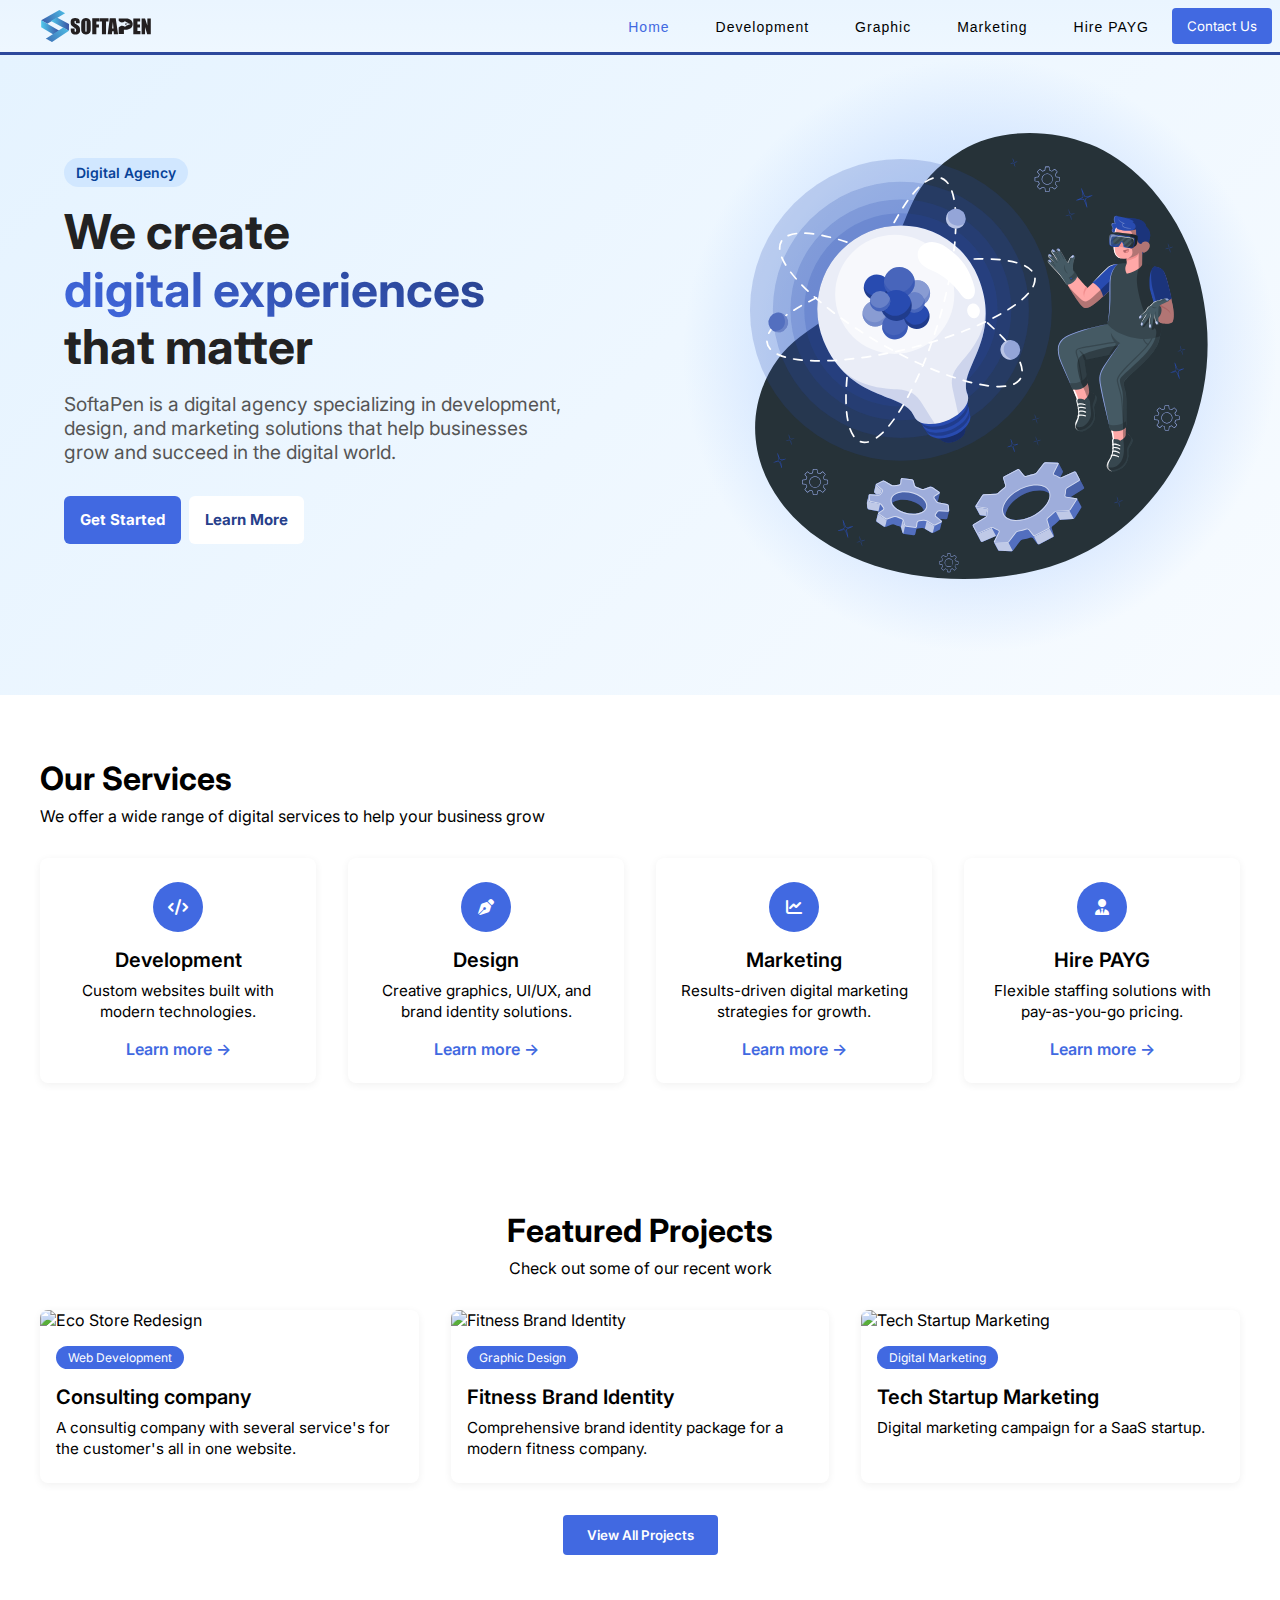
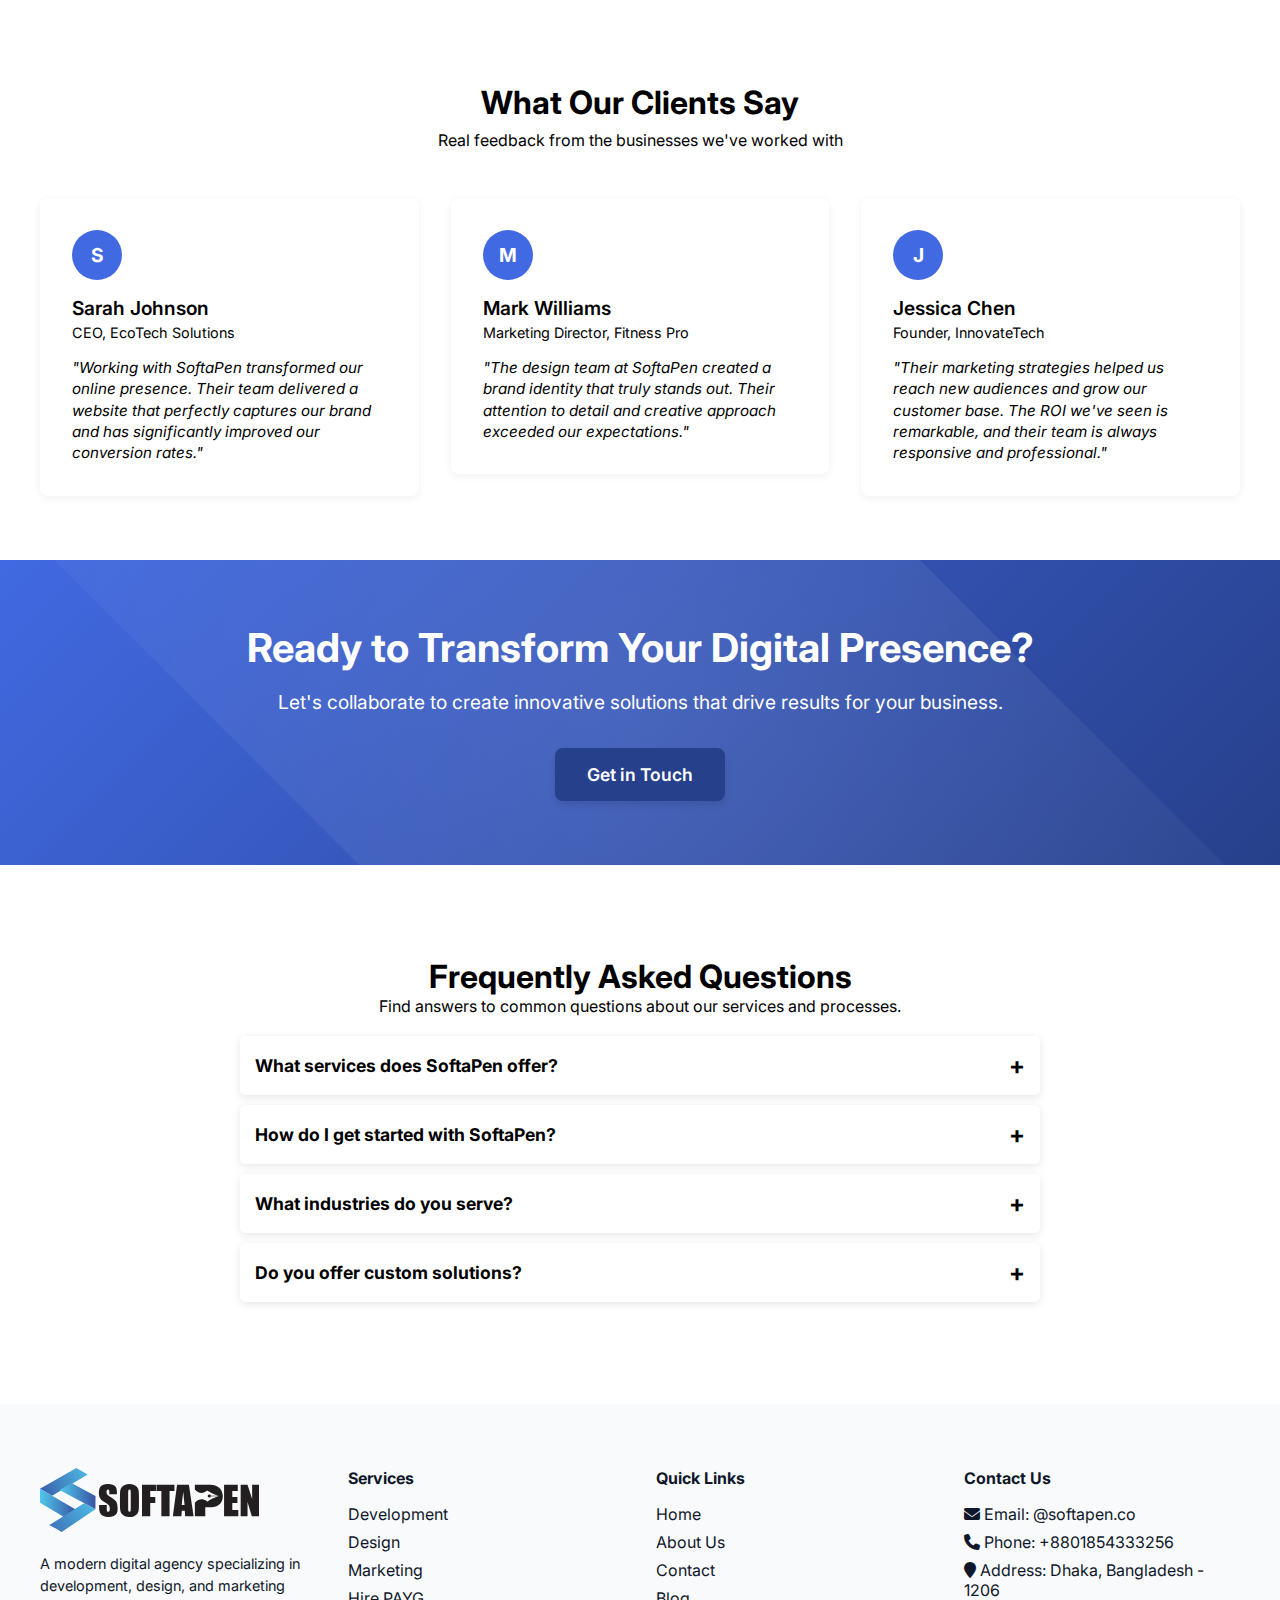
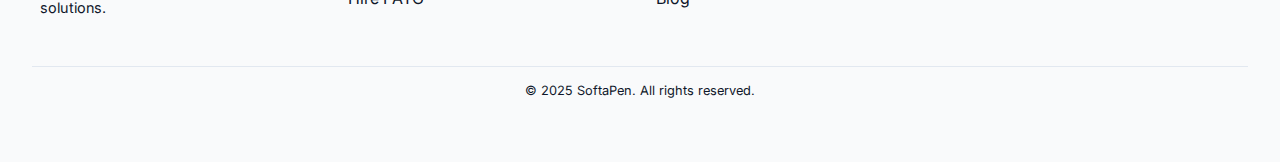
==== index.html @ 6c14a610 "in" ====
<!doctype html>
<!-- Created By icwamhin -->
<html lang="en" dir="ltr">
  <head>
    <!-- meta ports -->
    <meta charset="utf-8" />
    <meta name="viewport" content="width=device-width, initial-scale=1.0" />

    <!-- manual css -->
    <link rel="stylesheet" href="assets/css/nav.css" />
    <link rel="stylesheet" href="assets/css/root.css" />
    <link rel="stylesheet" href="assets/css/footer.css" />
    <link rel="stylesheet" href="assets/css/hero.css" />
    <!-- body section manual css -->
    <link rel="stylesheet" href="assets/css/style.css" />

    <!-- cnd css  -->
    <link
      rel="stylesheet"
      href="https://cdnjs.cloudflare.com/ajax/libs/font-awesome/6.7.2/css/all.min.css"
      integrity="sha512-Evv84Mr4kqVGRNSgIGL/F/aIDqQb7xQ2vcrdIwxfjThSH8CSR7PBEakCr51Ck+w+/U6swU2Im1vVX0SVk9ABhg=="
      crossorigin="anonymous"
      referrerpolicy="no-referrer"
    />

    <!-- title -->
    <title>SoftaPen</title>
  </head>

  <body>
    <!-- NAVIGATION BAR GOSE FROM HERE  -->
    <nav>
      <img id="logo" src="assets/images/logo/dark.svg" alt="softapen-logo" />
      <input type="checkbox" id="click" />
      <label for="click" class="menu-btn">
        <i class="fas fa-bars"></i>
      </label>
      <ul>
        <li>
          <a style="color: var(--primary-color)" href="index.html">Home</a>
        </li>
        <li><a href="development.html">Development</a></li>
        <li><a href="graphic.html">Graphic</a></li>
        <li><a href="marketing.html">Marketing</a></li>
        <li><a href="hire-payg.html">Hire PAYG</a></li>
        <a href="contact.html">
          <button class="contact">Contact Us</button>
        </a>
      </ul>
    </nav>
    <!-- MAIN SECTION GOES FORM HERE  -->

    <main id="top">
      <!-- HERO SECTION -->

      <section class="hero-section">
        <div class="hero-bg-shape"></div>
        <!-- Decorative shape -->
        <div class="container hero-content">
          <div class="hero-text">
            <div class="success-tag">Digital Agency</div>
            <h1 class="fade-in-up">
              We create
              <span class="mark-high"
                ><br />
                digital experiences
              </span>
              <br />that matter
            </h1>
            <p class="hero-subtitle fade-in-up">
              SoftaPen is a digital agency specializing in development, design,
              and marketing solutions that help businesses grow and succeed in
              the digital world.
            </p>

            <section class="hero-btn">
              <a href="contact.html">
                <button class="mark-btns">Get Started</button>
              </a>
              <a href="#services">
                <button class="mark-btns-2">Learn More</button>
              </a>
            </section>
          </div>
          <div class="hero-hero-image fade-in-up">
            <img src="assets/images/home.svg" alt="hero" />
          </div>
        </div>
      </section>

      <!-- services section ------------------->

      <section class="services" id="services">
        <div class="services-container">
          <!-- Section Heading -->
          <h2 class="services-title">Our Services</h2>
          <p class="services-subtitle">
            We offer a wide range of digital services to help your business grow
          </p>

          <!-- Services Cards -->
          <div class="services-cards">
            <!-- Service Card 1 -->
            <div class="service-card">
              <div class="service-icon">
                <!-- Replace with your own icon (SVG/PNG) -->
                <i class="fa-solid fa-code"></i>
              </div>
              <h3 class="service-card-title">Development</h3>
              <p class="service-card-desc">
                Custom websites built with modern technologies.
              </p>
              <a href="development.html" class="service-link"
                >Learn more &rarr;</a
              >
            </div>

            <!-- Service Card 2 -->
            <div class="service-card">
              <div class="service-icon">
                <!-- Replace with your own icon (SVG/PNG) -->
                <i class="fa-solid fa-pen-nib"></i>
              </div>
              <h3 class="service-card-title">Design</h3>
              <p class="service-card-desc">
                Creative graphics, UI/UX, and brand identity solutions.
              </p>
              <a href="graphic.html" class="service-link">Learn more &rarr;</a>
            </div>

            <!-- Service Card 3 -->
            <div class="service-card">
              <div class="service-icon">
                <!-- Replace with your own icon (SVG/PNG) -->
                <i id="iconsBug" class="fa-solid fa-chart-line"></i>
              </div>
              <h3 class="service-card-title">Marketing</h3>
              <p class="service-card-desc">
                Results-driven digital marketing strategies for growth.
              </p>
              <a href="marketing.html" class="service-link"
                >Learn more &rarr;</a
              >
            </div>

            <!-- Service Card 4 -->
            <div class="service-card">
              <div class="service-icon">
                <!-- Replace with your own icon (SVG/PNG) -->
                <i class="fa-solid fa-user-tie"></i>
              </div>
              <h3 class="service-card-title">Hire PAYG</h3>
              <p class="service-card-desc">
                Flexible staffing solutions with pay-as-you-go pricing.
              </p>
              <a href="hire-payg.html" class="service-link"
                >Learn more &rarr;</a
              >
            </div>
          </div>
        </div>
      </section>
      <!-- Featured__Projects -->
      <section class="featured-projects">
        <div class="projects-container">
          <!-- Section Heading -->
          <h2 class="projects-title">Featured Projects</h2>
          <p class="projects-subtitle">Check out some of our recent work</p>

          <!-- Projects Grid -->
          <div class="projects-grid">
            <!-- Project Card 1 -->
            <div class="project-card">
              <!-- Replace with your own image path -->
              <img
                src="https://images.unsplash.com/photo-1542831371-29b0f74f9713?q=80&w=2070&auto=format&fit=crop&ixlib=rb-4.0.3&ixid=M3wxMjA3fDB8MHxwaG90by1wYWdlfHx8fGVufDB8fHx8fA%3D%3D"
                alt="Eco Store Redesign"
                class="project-image"
              />
              <span class="project-badge">Web Development</span>
              <h3 class="project-card-title">Consulting company</h3>
              <p class="project-card-desc">
                A consultig company with several service's for the customer's
                all in one website.
              </p>
            </div>

            <!-- Project Card 2 -->
            <div class="project-card">
              <!-- Replace with your own image path -->
              <img
                src="https://images.unsplash.com/photo-1542831371-29b0f74f9713?q=80&w=2070&auto=format&fit=crop&ixlib=rb-4.0.3&ixid=M3wxMjA3fDB8MHxwaG90by1wYWdlfHx8fGVufDB8fHx8fA%3D%3D"
                alt="Fitness Brand Identity"
                class="project-image"
              />
              <span class="project-badge">Graphic Design</span>
              <h3 class="project-card-title">Fitness Brand Identity</h3>
              <p class="project-card-desc">
                Comprehensive brand identity package for a modern fitness
                company.
              </p>
            </div>

            <!-- Project Card 3 -->
            <div class="project-card">
              <!-- Replace with your own image path -->
              <img
                src="https://images.unsplash.com/photo-1542831371-29b0f74f9713?q=80&w=2070&auto=format&fit=crop&ixlib=rb-4.0.3&ixid=M3wxMjA3fDB8MHxwaG90by1wYWdlfHx8fGVufDB8fHx8fA%3D%3D"
                alt="Tech Startup Marketing"
                class="project-image"
              />
              <span class="project-badge">Digital Marketing</span>
              <h3 class="project-card-title">Tech Startup Marketing</h3>
              <p class="project-card-desc">
                Digital marketing campaign for a SaaS startup.
              </p>
            </div>
          </div>

          <!-- View All Projects Button -->
          <div class="projects-button-container">
            <button class="projects-button">View All Projects</button>
          </div>
        </div>
      </section>

      <!-- Testemonial's section  -->

      <section class="testimonials">
        <div class="testimonials-container">
          <!-- Section Heading -->
          <h2 class="testimonials-title">What Our Clients Say</h2>
          <p class="testimonials-subtitle">
            Real feedback from the businesses we've worked with
          </p>

          <!-- Testimonials Grid -->
          <div class="testimonials-grid">
            <!-- Testimonial 1 -->
            <div class="testimonial-card">
              <div class="testimonial-initial">S</div>
              <h3 class="testimonial-name">Sarah Johnson</h3>
              <p class="testimonial-position">CEO, EcoTech Solutions</p>
              <p class="testimonial-text">
                "Working with SoftaPen transformed our online presence. Their
                team delivered a website that perfectly captures our brand and
                has significantly improved our conversion rates."
              </p>
            </div>

            <!-- Testimonial 2 -->
            <div class="testimonial-card">
              <div class="testimonial-initial">M</div>
              <h3 class="testimonial-name">Mark Williams</h3>
              <p class="testimonial-position">
                Marketing Director, Fitness Pro
              </p>
              <p class="testimonial-text">
                "The design team at SoftaPen created a brand identity that truly
                stands out. Their attention to detail and creative approach
                exceeded our expectations."
              </p>
            </div>

            <!-- Testimonial 3 -->
            <div class="testimonial-card">
              <div class="testimonial-initial">J</div>
              <h3 class="testimonial-name">Jessica Chen</h3>
              <p class="testimonial-position">Founder, InnovateTech</p>
              <p class="testimonial-text">
                "Their marketing strategies helped us reach new audiences and
                grow our customer base. The ROI we've seen is remarkable, and
                their team is always responsive and professional."
              </p>
            </div>
          </div>
        </div>
      </section>
      <!-- CTA-Section  -->

      <section class="cta">
        <div class="cta-container">
          <h2 class="cta-title">Ready to Transform Your Digital Presence?</h2>
          <p class="cta-text">
            Let's collaborate to create innovative solutions that drive results
            for your business.
          </p>
          <a href="#contact" class="cta-button">Get in Touch</a>
        </div>
      </section>

      <!-- ========FAQ SECTION ========== -->
      <section class="faq">
        <div class="faq-container">
          <h2 class="faq-title">Frequently Asked Questions</h2>
          <p class="faq-subtitle">
            Find answers to common questions about our services and processes.
          </p>

          <div class="faq-items">
            <!-- FAQ Item 1 -->
            <div class="faq-item">
              <button class="faq-question">
                What services does SoftaPen offer?
                <span class="faq-icon">+</span>
              </button>
              <div class="faq-answer">
                <p>
                  We specialize in web development, design, marketing, and
                  staffing solutions with our Hire PAYG model.
                </p>
              </div>
            </div>

            <!-- FAQ Item 2 -->
            <div class="faq-item">
              <button class="faq-question">
                How do I get started with SoftaPen?
                <span class="faq-icon">+</span>
              </button>
              <div class="faq-answer">
                <p>
                  Simply reach out to us via our contact page, and our team will
                  guide you through the process.
                </p>
              </div>
            </div>

            <!-- FAQ Item 3 -->
            <div class="faq-item">
              <button class="faq-question">
                What industries do you serve?
                <span class="faq-icon">+</span>
              </button>
              <div class="faq-answer">
                <p>
                  We work with businesses across various industries, including
                  technology, fitness, e-commerce, and more.
                </p>
              </div>
            </div>

            <!-- FAQ Item 4 -->
            <div class="faq-item">
              <button class="faq-question">
                Do you offer custom solutions?
                <span class="faq-icon">+</span>
              </button>
              <div class="faq-answer">
                <p>
                  Yes! We tailor our services to meet the specific needs of your
                  business.
                </p>
              </div>
            </div>
          </div>
        </div>
      </section>

      <!-- Footer Section  -->

      <footer class="footer">
        <div class="footer-container">
          <!-- Column 1: About -->
          <div class="footer-column footer-about">
            <h3 class="footer-logo">
              <img src="assets/images/logo/dark.svg" />
            </h3>
            <p class="footer-description">
              A modern digital agency specializing in development, design, and
              marketing solutions.
            </p>
          </div>

          <!-- Column 2: Services -->
          <div class="footer-column footer-services">
            <h4>Services</h4>
            <ul>
              <li><a href="development.html">Development</a></li>
              <li><a href="graphic.html">Design</a></li>
              <li><a href="marketing.html">Marketing</a></li>
              <li><a href="hire-payg.html">Hire PAYG</a></li>
            </ul>
          </div>

          <!-- Column 3: Quick Links -->
          <div class="footer-column footer-links">
            <h4>Quick Links</h4>
            <ul>
              <li><a href="#Home">Home</a></li>
              <li><a href="#about">About Us</a></li>
              <li><a href="#contact">Contact</a></li>
              <li><a href="#Blog">Blog</a></li>
            </ul>
          </div>

          <!-- Column 4: Contact Us -->
          <div class="footer-column footer-contact">
            <h4>Contact Us</h4>
            <ul>
              <li>
                <i class="fa-solid fa-envelope"></i>
                Email:
                <a href="mailto:softapen.co@gmail.com">@softapen.co</a>
              </li>
              <li>
                <i class="fa-solid fa-phone"></i>
                Phone:
                <a href="tel:+8801854333256">+8801854333256</a>
              </li>
              <li>
                <i class="fa-solid fa-location-pin"></i>
                Address: Dhaka, Bangladesh - 1206
              </li>
            </ul>
          </div>
        </div>

        <!-- Footer Bottom -->
        <div class="footer-bottom">
          <p>© 2025 SoftaPen. All rights reserved.</p>
        </div>
      </footer>
    </main>

    <script src="assets/js/nav.js"></script>
    <script src="assets/js/script.js"></script>
  </body>
</html>
---- assets/css/nav.css ----
nav {
  display: flex;
  width: 100%;
  background: linear-gradient(#eaf5ff, #eef7ff);
  backdrop-filter: blur(10px);
  -webkit-backdrop-filter: blur(10px);
  flex-wrap: wrap;
  max-width: 100%;
  position: sticky;
  top: 0;
  z-index: 999;
  align-items: center;
  justify-content: space-between;
  border-bottom: 3px solid #2c489c;
}

nav ul {
  display: flex;
  flex-wrap: wrap;
  list-style: none;
  align-items: center;
  padding: 0.5rem;
}

nav ul li a {
  color: #000;
  text-decoration: none;
  font-size: 14px;
  font-weight: 500;
  padding: 8px 15px;
  border-radius: 5px;
  letter-spacing: 1px;
  transition: all 0.3s ease;
  margin: 0.5rem;
  font-family: "Space Grotesk", sans-serif;
}

nav ul li a.active,
nav ul li a:hover {
  color: var(--primary);
}

.contact {
  background-color: var(--primary-color);
  padding: 10px 15px;
  border: none;
  border-radius: 4px;
  color: #fff;
}

nav .menu-btn i {
  color: var(--primary);
  font-size: 22px;
  cursor: pointer;
  display: none;
}

input[type="checkbox"] {
  display: none;
}

@media (max-width: 1024px) {
  nav {
    padding: 0 40px 0 10px;
    max-width: 900px;
  }
  .logo > img {
    max-width: 150px;
  }
  nav > ul > li > a {
    padding: 3px 5px;
  }
}

@media (max-width: 920px) {
  nav {
    height: 3rem;
  }

  nav .menu-btn i {
    display: block;
  }

  #click:checked ~ .menu-btn i:before {
    content: "\f00d";
  }

  nav ul {
    position: fixed;
    top: 47px;
    left: -100%;
    background: #ffffff;
    height: min-content;
    width: 100%;
    text-align: center;
    display: block;
    transition: all 0.3s ease;
  }

  #click:checked ~ ul {
    left: 0;
  }

  nav ul li {
    width: 100%;
    margin: 40px 0;
  }

  nav ul li a {
    width: 100%;
    margin-left: -100%;
    display: block;
    font-size: 20px;
    transition: 0.6s cubic-bezier(0.68, -0.55, 0.265, 1.55);
  }

  #click:checked ~ ul li a {
    margin-left: 0px;
  }

  nav ul li a.active,
  nav ul li a:hover {
    background: #fff;
    color: var(--second-color);
  }
}

.content {
  position: absolute;
  top: 50%;
  left: 50%;
  transform: translate(-50%, -50%);
  text-align: center;
  z-index: -1;
  width: 100%;
  padding: 0 30px;
  color: #fff;
}

.content div {
  font-size: 40px;
  font-weight: s700;
}

#logo {
  height: 2rem;
  width: 10rem;
  margin-left: 1rem;
}
---- assets/css/root.css ----
@import url("https://fonts.googleapis.com/css2?family=Inter:ital,opsz,wght@0,14..32,100..900;1,14..32,100..900&display=swap");

:root {
  --primary-color: #4169e1; /* New primary color (RoyalBlue) */
  --primary-dark: #27408b; /* Darker variant */
  --primary-light: #7aa7f2; /* Lighter variant */
  --light-bg: #f0f8ff; /* Light blue background */
  --text-color: #333;
  --heading-color: #222;
  --white: #fff;
  --transition: 0.3s ease;
  --radius: 8px;
  --shadow: 0 6px 12px rgba(0, 0, 0, 0.1);
  --max-width: 1200px;
  --bg-grey: #fafafa;
  --font-family: "Inter", sans-serif;
}

* {
  scroll-behavior: smooth;
}
body::-webkit-scrollbar {
  display: none;
}
---- assets/css/footer.css ----
/* Footer Base Styles */
.footer {
  background-color: #f9fafb; /* Updated background color */
  color: #0f172a; /* Updated font color */
  padding: 4rem 2rem;
  font-family: "Space Grotesk", sans-serif;
}

.footer a {
  color: #0f172a; /* Matches font color */
  text-decoration: none;
  transition: color 0.3s;
}

.footer a:hover {
  color: #0f172a; /* Keep hover color consistent, or pick a darker shade if you prefer */
}

/* Grid Container for Columns */
.footer-container {
  display: grid;
  grid-template-columns: repeat(4, 1fr);
  gap: 2rem;
  max-width: 1200px;
  margin: 0 auto;
}

/* Column Headings */
.footer-column h3,
.footer-column h4 {
  margin-bottom: 1rem;
  color: #0f172a; /* Heading color */
}

/* About Section Description */
.footer-description {
  font-size: 0.9rem;
  line-height: 1.5;
  margin-bottom: 1rem;
}

/* Unstyled List for Links */
.footer-column ul {
  list-style: none;
  padding: 0;
}

.footer-column ul li {
  margin-bottom: 0.5rem;
}

/* Footer Bottom */
.footer-bottom {
  text-align: center;
  margin-top: 2rem;
  border-top: 1px solid #e2e8f0; /* Subtle top border; adjust if you want a darker/lighter line */
  padding-top: 1rem;
  font-size: 0.8rem;
  color: #0f172a;
}

/* Responsive Adjustments */
@media (max-width: 768px) {
  .footer-container {
    grid-template-columns: repeat(2, 1fr);
  }
}

@media (max-width: 480px) {
  .footer-container {
    grid-template-columns: 1fr;
    text-align: center;
  }
}

.footer-logo > img {
  height: 4rem;
}
---- assets/css/hero.css ----
/* ==============================
   GLOBAL STYLES & VARIABLES
============================== */
:root {
  --primary-color: #4169e1; /* New primary color (RoyalBlue) */
  --primary-dark: #27408b; /* Darker variant */
  --primary-light: #7aa7f2; /* Lighter variant */
  --light-bg: #f0f8ff; /* Light blue background */
  --text-color: #333;
  --heading-color: #222;
  --white: #fff;
  --transition: 0.3s ease;
  --radius: 8px;
  --shadow: 0 6px 12px rgba(0, 0, 0, 0.1);
  --max-width: 1200px;
  --bg-grey: #fafafa;
  --font-family: "Inter", sans-serif;
}

/* Global Styles */
* {
  font-family: var(--font-family);
}

/* Utility: Container */
.container {
  width: 90%;
  max-width: var(--max-width);
  margin: 0 auto;
}

/* ==============================
   HERO SECTION
============================== */

.hero-brif {
  background-color: var(--primary-color);
  width: max-content;
  padding: 0.3rem 0.6rem;
  border-radius: 12px;
  font-size: 13px;
  color: var(--white);
  margin-bottom: 0.5rem;
}

.hero-section {
  position: relative;
  background: linear-gradient(135deg, #e5f3ff, #f7fbff);
  padding: 4rem 0 6rem 0;
  overflow: hidden;
  display: flex;
  align-items: center;
  justify-content: center;
}

.hero-bg-shape {
  position: absolute;
  top: 0;
  right: 0;
  width: 600px;
  height: 600px;
  background: radial-gradient(circle at center, #a0c4ff 0%, transparent 70%);
  z-index: 1;
  pointer-events: none;
}

.hero-content {
  position: relative;
  z-index: 2;
  display: flex;
  align-items: center;
  justify-content: space-between;
  flex-wrap: wrap;
}

.hero-text {
  flex: 1 1 500px;
}

.hero-text h1 {
  font-size: 4rem;
  color: var(--heading-color);
  margin-bottom: 1rem;
  line-height: 1.2;
}

.hero-subtitle {
  font-size: 1.2rem;
  color: #555;
  max-width: 500px;
}

.hero-markiting {
  flex: 1 1 400px;
  text-align: center;
}

.hero-hero-image img {
  width: 100%;
  min-height: 30rem;
  max-width: 900px;
  display: block;
  margin: 0 auto;
}

.mark-high {
  background-image: linear-gradient(25deg, #4169e1, #27408b);
  -webkit-background-clip: text;
  -webkit-text-fill-color: transparent;
}

.hero-btn {
  display: flex;
  gap: 0.5rem;
  /* justify-content: center; */
  margin: 2rem auto;
}

.mark-btns {
  padding: 0.9rem 1rem;
  border: none;
  background-color: var(--primary-color);
  border-radius: 6px;
  color: var(--white);
  font-weight: 700;
  font-size: 15px;
}

.mark-btns-2 {
  padding: 0.9rem 1rem;
  border: none;
  background-color: var(--white);
  border-radius: 6px;
  color: var(--primary-dark);
  font-weight: 700;
  font-size: 15px;
}

.success-tag {
  background: #d1e7ff;
  color: #084298;
  padding: 6px 12px;
  border-radius: 20px;
  font-size: 14px;
  font-weight: 600;
  width: max-content;
  margin: 1rem 0;
}

/* ==============================
   RESPONSIVE STYLES
============================== */

/* Base Mobile-first styles are already in place */

/* Extra small devices (360x460, 375x812, 390x844, 414x896) */
@media screen and (max-width: 480px) {
  .hero-section {
    padding: 1rem;
  }
  .hero-text h1 {
    font-size: 1.5rem;
  }
  .hero-subtitle {
    font-size: 1rem;
    max-width: 100%;
  }
  .mark-btns,
  .mark-btns-2 {
    font-size: 14px;
    padding: 0.8rem 0.9rem;
  }
  .hero-hero-image img {
    display: none;
  }
  /* Scale down background shape */
  .hero-bg-shape {
    width: 300px;
    height: 300px;
    top: -50px;
    right: -50px;
  }
  .success-tag {
    text-align: center;
    margin: 1rem auto;
  }
  .hero-btn {
    display: flex;
    gap: 0.5rem;
    justify-content: center;
    margin: 2rem auto;
  }
}

/* Small devices / Portrait tablets (e.g., 810x1082) */
@media screen and (min-width: 481px) and (max-width: 810px) {
  .hero-section {
    padding: 2rem 1rem;
  }
  .hero-content {
    flex-direction: column;
    align-items: center; /* Center horizontally */
    justify-content: center; /* Center vertically */
    text-align: center;
  }
  .hero-text {
    max-width: 55%;
  }
  .hero-text h1 {
    font-size: 2.2rem;
  }
  .hero-subtitle {
    font-size: 1rem;
    max-width: 80%;
  }
  .hero-btn {
    margin: 2rem auto;
  }
  .hero-hero-image {
    display: none;
  }
  .success-tag {
    text-align: center;
    margin: 1rem auto;
  }
  .hero-btn {
    display: flex;
    gap: 0.5rem;
    justify-content: center;
    margin: 2rem auto;
  }
}

/* Additional centering for screens up to 1079px */
@media screen and (max-width: 1079px) {
  .hero-content {
    flex-direction: column;
    align-items: center;
    justify-content: center;
    text-align: center;
  }
}

/* Medium devices (tablets and smaller laptops) */
@media screen and (min-width: 811px) and (max-width: 1024px) {
  .hero-content {
    flex-direction: column;
    text-align: center;
    margin: 0 auto;
  }
  .hero-text {
    margin: 0;
    max-height: 30rem;
  }
  .hero-btn {
    margin: 2rem auto;
  }
}

/* Larger landscape devices (e.g., 1280x720, 1366x768, 1440x900, 1536x864, 1600x900) */
@media screen and (min-width: 1025px) and (max-width: 1920px) {
  .hero-text h1 {
    font-size: 3rem;
  }
  .hero-hero-image img {
    max-width: 100%;
    min-height: 30rem;
  }
}

/* Ultra-large screens (1920x1080 and above) */
@media screen and (min-width: 1921px) {
  .container {
    max-width: 1400px;
  }
  .hero-text h1 {
    font-size: 3.5rem;
  }
}

/* Ultra-large screens (4K and above: 2560x1440) */
@media screen and (min-width: 2560px) {
  .container {
    max-width: 2000px;
  }
  .hero-text h1 {
    font-size: 3rem;
  }
}
---- assets/css/style.css ----
/* Global Styles */
* {
  margin: 0;
  padding: 0;
  box-sizing: border-box;
  font-family: var(--font-family);
}

/* ===== Services Section ===== */
.services {
  background-color: var(--bg-light);
  padding: 4rem 2rem;
}

.services-container {
  max-width: 1200px;
  margin: 0 auto;
}

.services-title {
  font-size: 2rem;
  font-weight: 700;
  color: var(--text-dark);
  margin-bottom: 0.5rem;
}

.services-subtitle {
  font-size: 1rem;
  color: var(--text-muted);
  margin-bottom: 2rem;
}

/* ===== Services Cards Layout ===== */
.services-cards {
  display: grid;
  grid-template-columns: repeat(auto-fit, minmax(250px, 1fr));
  gap: 2rem;
}

/* ===== Individual Card Styles ===== */
.service-card {
  background-color: var(--white);
  padding: 1.5rem;
  border-radius: 8px;
  box-shadow: 0 2px 8px rgba(0, 0, 0, 0.06);
  transition: transform 0.2s ease;
  display: flex;
  flex-direction: column;
  justify-content: center;
  align-items: center;
  text-align: center;
  max-height: 230px;
  max-width: 300px;
}

.service-card:hover {
  transform: translateY(-3px);
  box-shadow: 2px 2px 12px #0080ff3d;
}

.service-icon {
  width: 50px;
  height: 50px;
  background-color: var(--primary-color);
  color: var(--white);
  border-radius: 50%;
  display: flex;
  align-items: center;
  justify-content: center;
  margin-bottom: 1rem;
}

.service-icon img {
  width: 30px;
  height: 30px;
}

.service-card-title {
  font-size: 1.25rem;
  color: var(--text-dark);
  margin-bottom: 0.5rem;
  font-weight: 600;
}

.service-card-desc {
  font-size: 0.95rem;
  color: var(--text-muted);
  margin-bottom: 1rem;
  line-height: 1.4;
}

/* ===== Link Style ===== */
.service-link {
  color: var(--primary-color);
  font-weight: 600;
  text-decoration: none;
  transition: color 0.2s;
}

.service-link:hover {
  text-decoration: underline;
  color: var(--primary-dark);
}

/* ===== Responsive Design ===== */
@media (max-width: 768px) {
  .service-card {
    text-align: center;
  }

  .services-container {
    display: flex;
    justify-content: center;
    align-items: center;
    flex-direction: column;
  }
}

/* ===== Featured Projects Section ===== */
.featured-projects {
  background-color: var(--bg-light);
  padding: 4rem 2rem;
  text-align: center;
}

.projects-container {
  max-width: 1200px;
  margin: 0 auto;
}

.projects-title {
  font-size: 2rem;
  font-weight: 700;
  color: var(--text-dark);
  margin-bottom: 0.5rem;
}

.projects-subtitle {
  font-size: 1rem;
  color: var(--text-muted);
  margin-bottom: 2rem;
}

/* ===== Projects Grid ===== */
.projects-grid {
  display: grid;
  grid-template-columns: repeat(auto-fit, minmax(280px, 1fr));
  gap: 2rem;
}

/* ===== Project Card Styles ===== */
.project-card {
  background-color: var(--white);
  border-radius: 8px;
  overflow: hidden;
  text-align: left;
  box-shadow: 0 2px 8px rgba(0, 0, 0, 0.06);
  transition: all 0.5s ease;
}

.project-card:hover {
  transform: translateY(-10px);
  box-shadow: 0px 0px 24px #1565c086;
}

.project-image {
  width: 100%;
  height: auto;
  display: block;
}

.project-badge {
  display: inline-block;
  background-color: var(--primary-color);
  color: var(--white);
  padding: 0.25rem 0.75rem;
  font-size: 0.75rem;
  border-radius: 999px;
  margin: 1rem;
}

.project-card-title {
  font-size: 1.25rem;
  color: var(--text-dark);
  margin: 0 1rem 0.5rem 1rem;
  font-weight: 600;
}

.project-card-desc {
  font-size: 0.95rem;
  color: var(--text-muted);
  margin: 0 1rem 1.5rem 1rem;
  line-height: 1.4;
}

/* ===== Button Style ===== */
.projects-button-container {
  margin-top: 2rem;
}

.projects-button {
  background-color: var(--primary-color);
  color: var(--white);
  padding: 0.75rem 1.5rem;
  border: none;
  border-radius: 4px;
  font-weight: 600;
  cursor: pointer;
  transition: background-color 0.3s ease;
}

.projects-button:hover {
  color: #000;
  background-color: var(--primary-dark);
}

/* ===== Responsive Adjustments ===== */
@media (max-width: 768px) {
  .project-card {
    text-align: center;
  }

  .project-badge {
    margin: 1rem auto;
  }

  .project-card-title,
  .project-card-desc {
    margin-left: auto;
    margin-right: auto;
  }
}

/* ===== Testimonials Section ===== */
.testimonials {
  background-color: var(--bg-light);
  padding: 4rem 2rem;
  text-align: center;
}

.testimonials-container {
  max-width: 1200px;
  margin: 0 auto;
}

.testimonials-title {
  font-size: 2rem;
  font-weight: 700;
  color: var(--text-dark);
  margin-bottom: 0.5rem;
}

.testimonials-subtitle {
  font-size: 1rem;
  color: var(--text-muted);
  margin-bottom: 3rem;
}

/* ===== Testimonials Grid ===== */
.testimonials-grid {
  display: grid;
  grid-template-columns: repeat(auto-fit, minmax(250px, 1fr));
  gap: 2rem;
  align-items: start;
}

/* ===== Testimonial Card ===== */
.testimonial-card {
  background-color: var(--white);
  border-radius: 8px;
  padding: 2rem;
  text-align: left;
  box-shadow: 0 2px 8px rgba(0, 0, 0, 0.06);
  transition: transform 0.2s ease;
}

.testimonial-card:hover {
  transform: translateY(-3px);
}

.testimonial-initial {
  width: 50px;
  height: 50px;
  background-color: var(--primary-color);
  color: var(--white);
  display: flex;
  align-items: center;
  justify-content: center;
  font-weight: 700;
  font-size: 1.2rem;
  border-radius: 50%;
  margin-bottom: 1rem;
}

.testimonial-name {
  font-size: 1.2rem;
  color: var(--text-dark);
  font-weight: 600;
  margin-bottom: 0.25rem;
}

.testimonial-position {
  font-size: 0.9rem;
  color: var(--text-muted);
  margin-bottom: 1rem;
}

.testimonial-text {
  font-size: 0.95rem;
  color: var(--text-muted);
  line-height: 1.4;
  font-style: italic;
}

/* ===== Responsive Adjustments for Testimonials ===== */
@media (max-width: 768px) {
  .testimonial-card {
    text-align: center;
  }

  .testimonial-initial {
    margin: 0 auto 1rem;
  }
}

/* ==========CTA-SECTION=========== */
.cta {
  position: relative;
  background: linear-gradient(
    135deg,
    var(--primary-color),
    var(--primary-dark)
  );
  color: var(--white);
  padding: 4rem 2rem;
  text-align: center;
  overflow: hidden;
}

.cta::before {
  content: "";
  position: absolute;
  top: -50%;
  left: -50%;
  width: 200%;
  height: 200%;
  background: radial-gradient(
    circle,
    rgba(255, 255, 255, 0.2),
    transparent 70%
  );
  transform: rotate(45deg);
  opacity: 0.5;
}

.cta-container {
  position: relative;
  z-index: 1;
  max-width: 800px;
  margin: 0 auto;
}

.cta-title {
  font-size: 2.5rem;
  font-weight: 700;
  margin-bottom: 1rem;
  line-height: 1.2;
}

.cta-text {
  font-size: 1.2rem;
  margin-bottom: 2rem;
  line-height: 1.5;
}

.cta-button {
  display: inline-block;
  background-color: var(--primary-dark);
  color: var(--white);
  padding: 1rem 2rem;
  font-size: 1.1rem;
  font-weight: 600;
  text-decoration: none;
  border-radius: 0.5rem;
  transition: transform 0.3s ease, background-color 0.3s ease;
  box-shadow: 0 4px 6px rgba(0, 0, 0, 0.1);
}

.cta-button:hover {
  background: linear-gradient(35deg, var(--primary-color), var(--primary-dark));
  transform: translateY(-3px);
}

/* ==========FAQ SECTION ============ */
.faq {
  background-color: var(--bg-light);
  padding: 60px 20px;
  text-align: center;
  margin: 2rem;
}

.faq-container {
  max-width: 800px;
  margin: 0 auto;
}

.faq-title {
  font-size: 2rem;
  font-weight: bold;
  color: var(--text-dark);
}

.faq-subtitle {
  font-size: 1rem;
  color: var(--text-muted);
  margin-bottom: 20px;
}

.faq-items {
  text-align: left;
}

.faq-item {
  background: var(--white);
  margin-bottom: 10px;
  border-radius: 5px;
  box-shadow: 0px 2px 8px rgba(0, 0, 0, 0.1);
  overflow: hidden;
}

.faq-question {
  width: 100%;
  background: none;
  border: none;
  padding: 15px;
  font-size: 1.1rem;
  font-weight: bold;
  text-align: left;
  cursor: pointer;
  display: flex;
  justify-content: space-between;
  align-items: center;
}

.faq-icon {
  font-size: 1.5rem;
  transition: transform 0.5s ease;
}

.faq-answer {
  height: 0;
  overflow: hidden;
  transition: height 0.6s cubic-bezier(0.4, 0, 0.2, 1);
}

.faq-item.active .faq-answer {
  padding: 12px 15px;
}

.faq-item.active .faq-icon {
  transform: rotate(45deg);
}
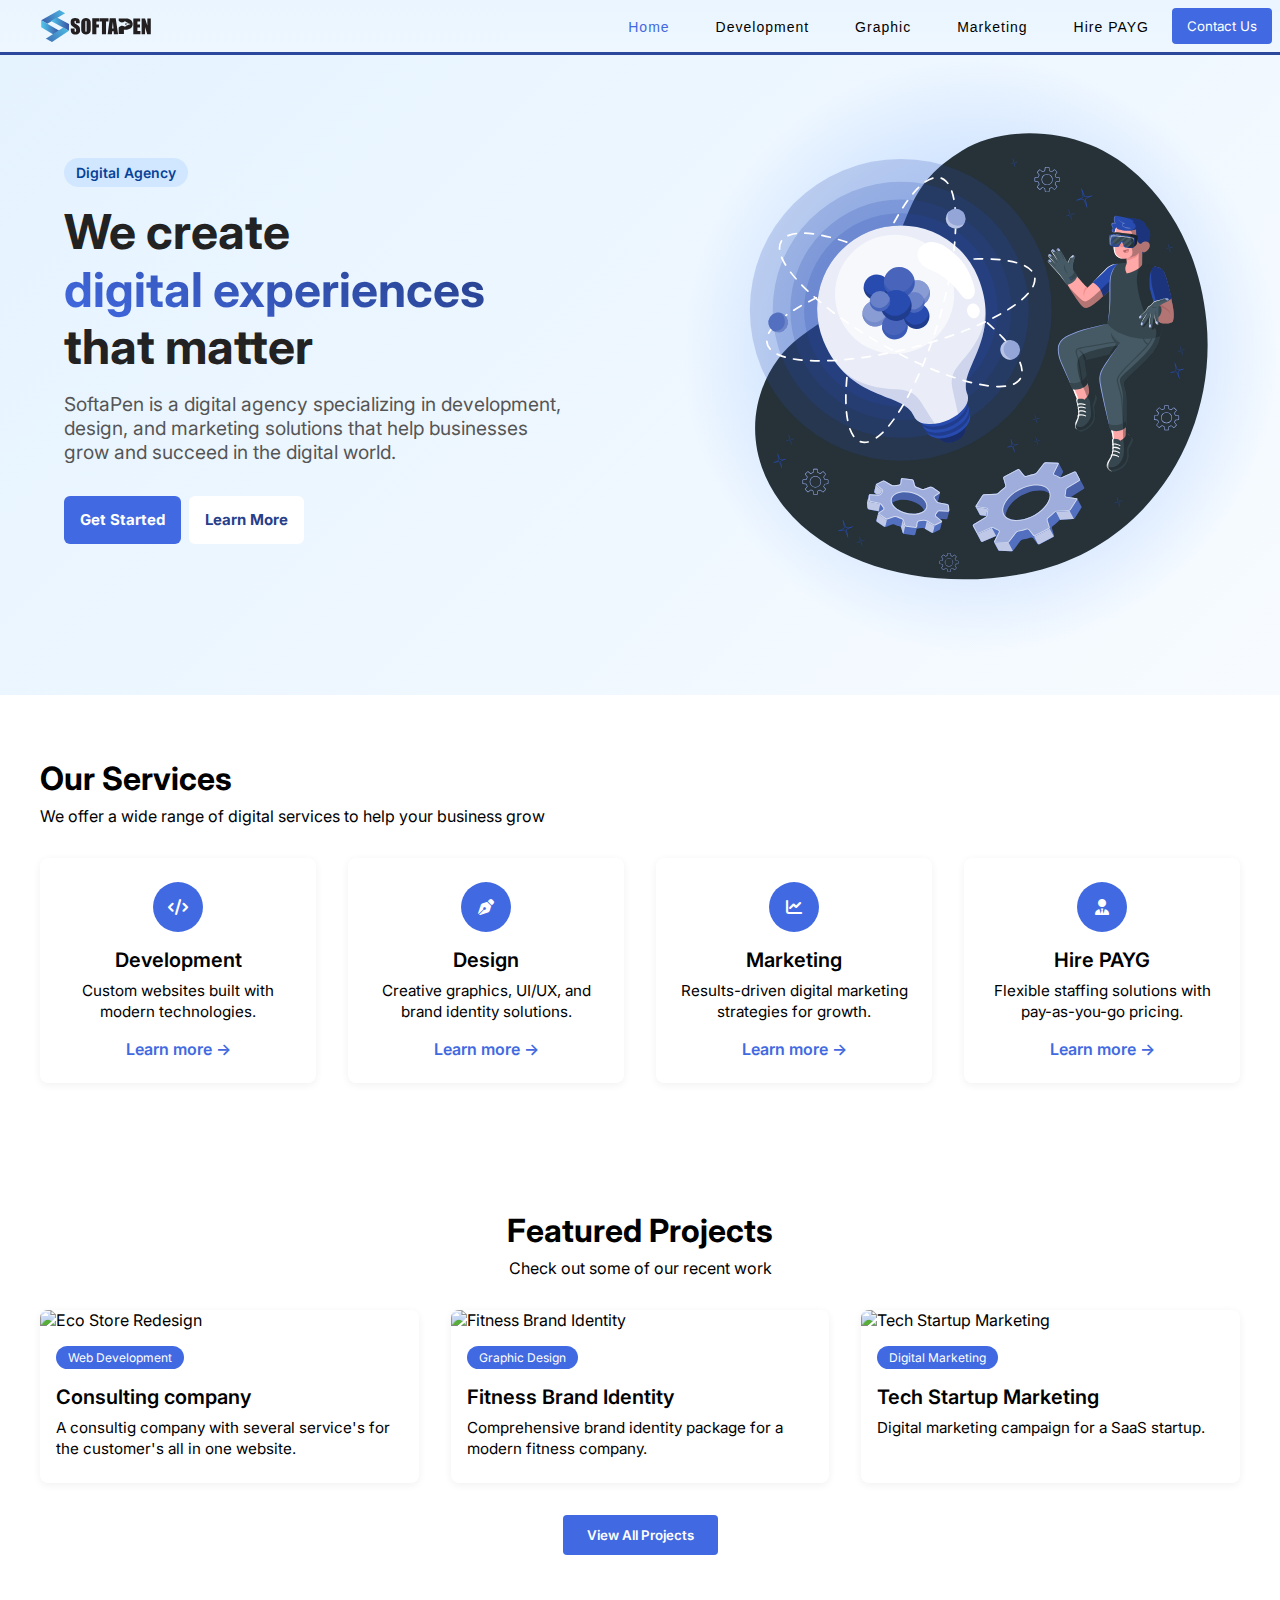
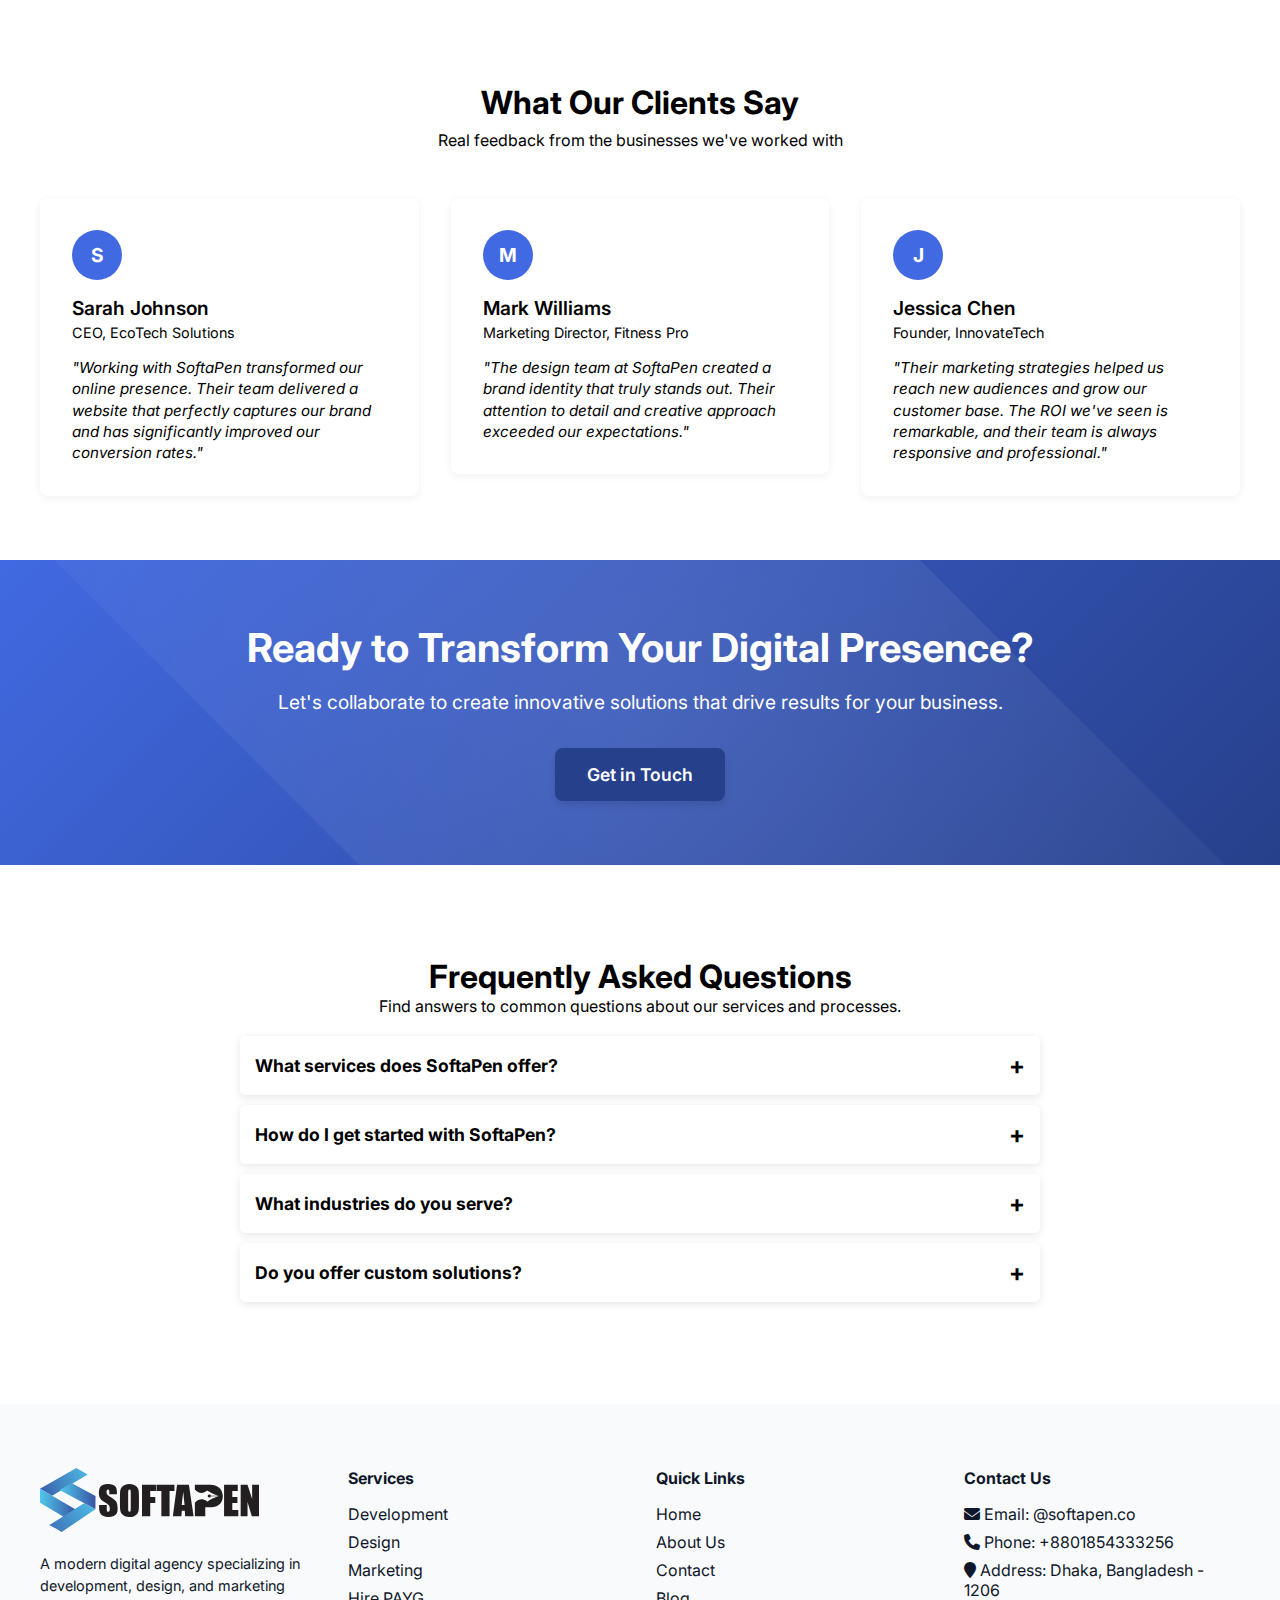
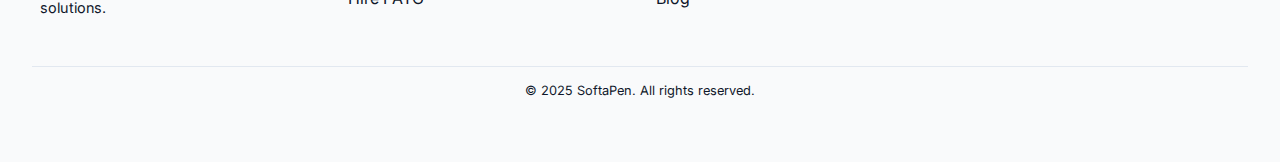
==== commit 6f00cc30: "test" ====
--- a/index.html
+++ b/index.html
@@ -1,4 +1,4 @@
-<!doctype html>
+<!DOCTYPE html>
 <!-- Created By icwamhin -->
 <html lang="en" dir="ltr">
   <head>
@@ -61,8 +61,8 @@
             <div class="success-tag">Digital Agency</div>
             <h1 class="fade-in-up">
               We create
-              <span class="mark-high"
-                ><br />
+              <span class="mark-high">
+                <br />
                 digital experiences
               </span>
               <br />that matter
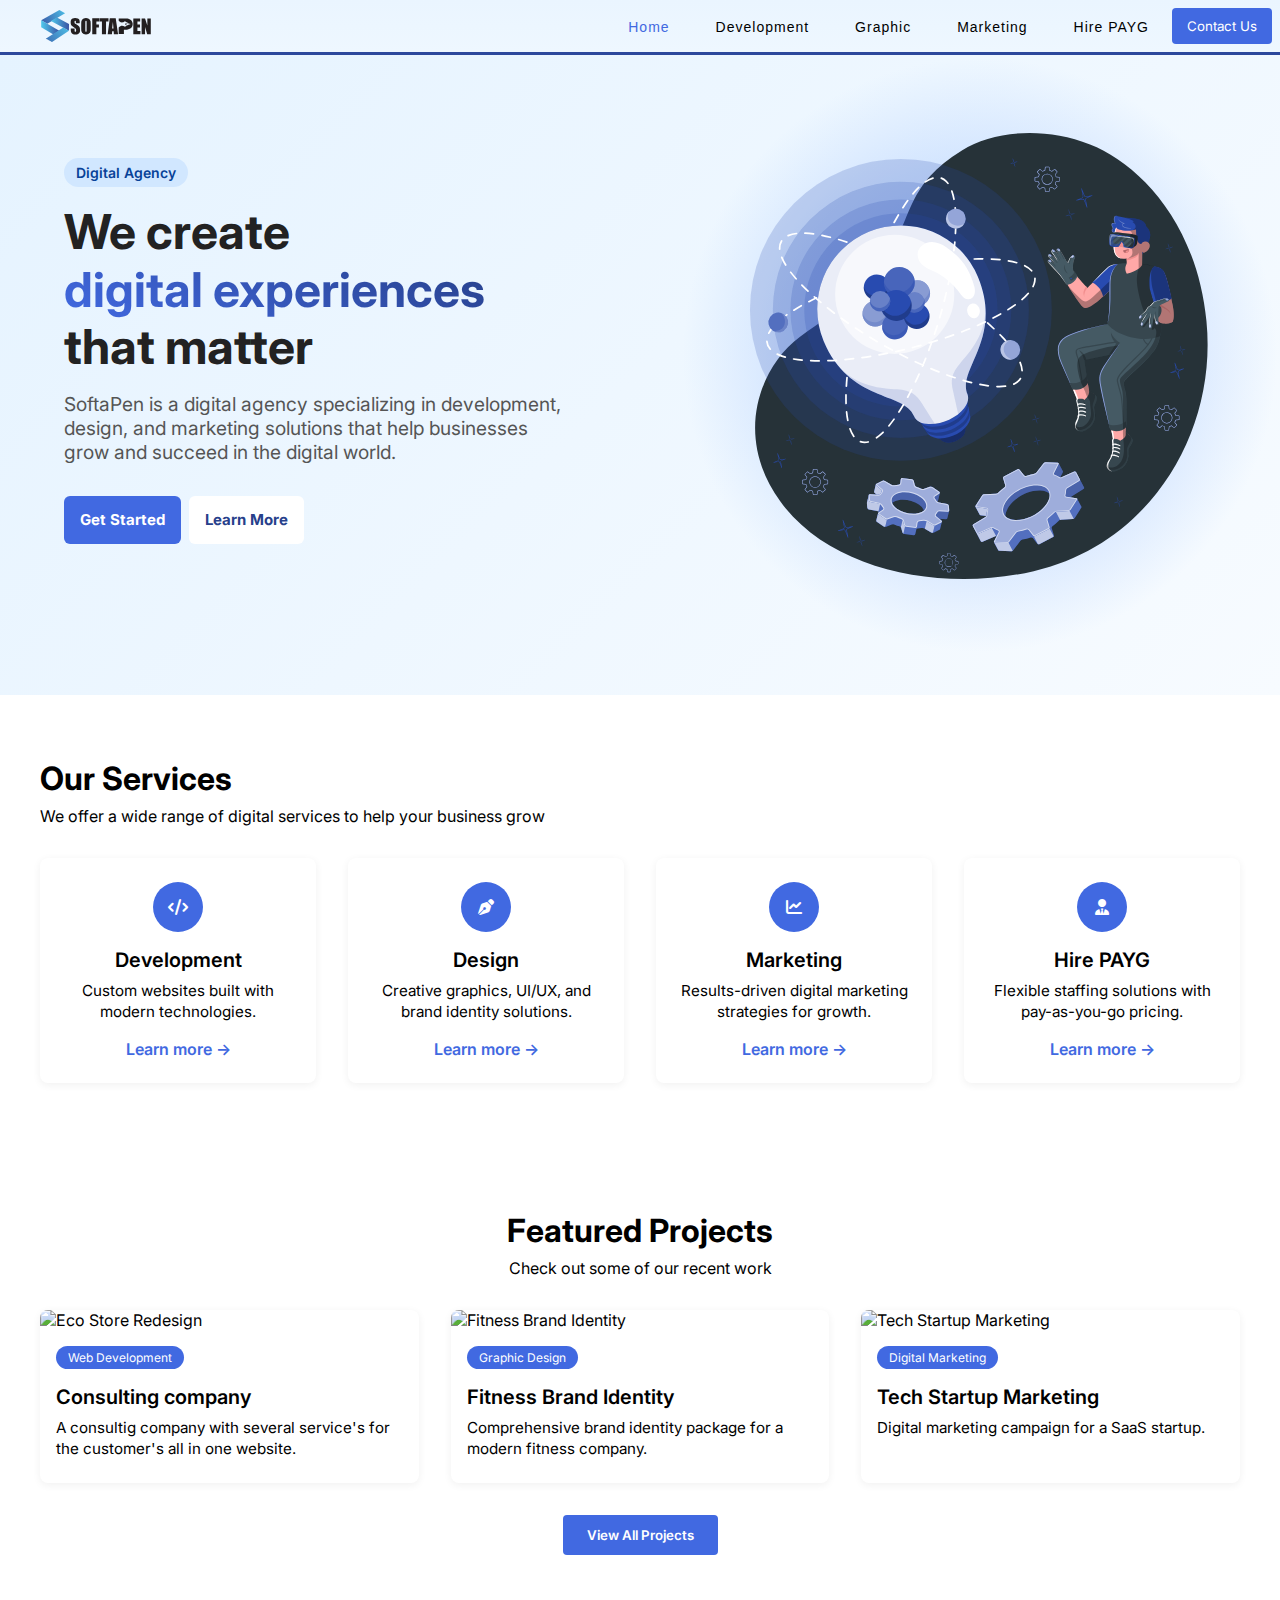
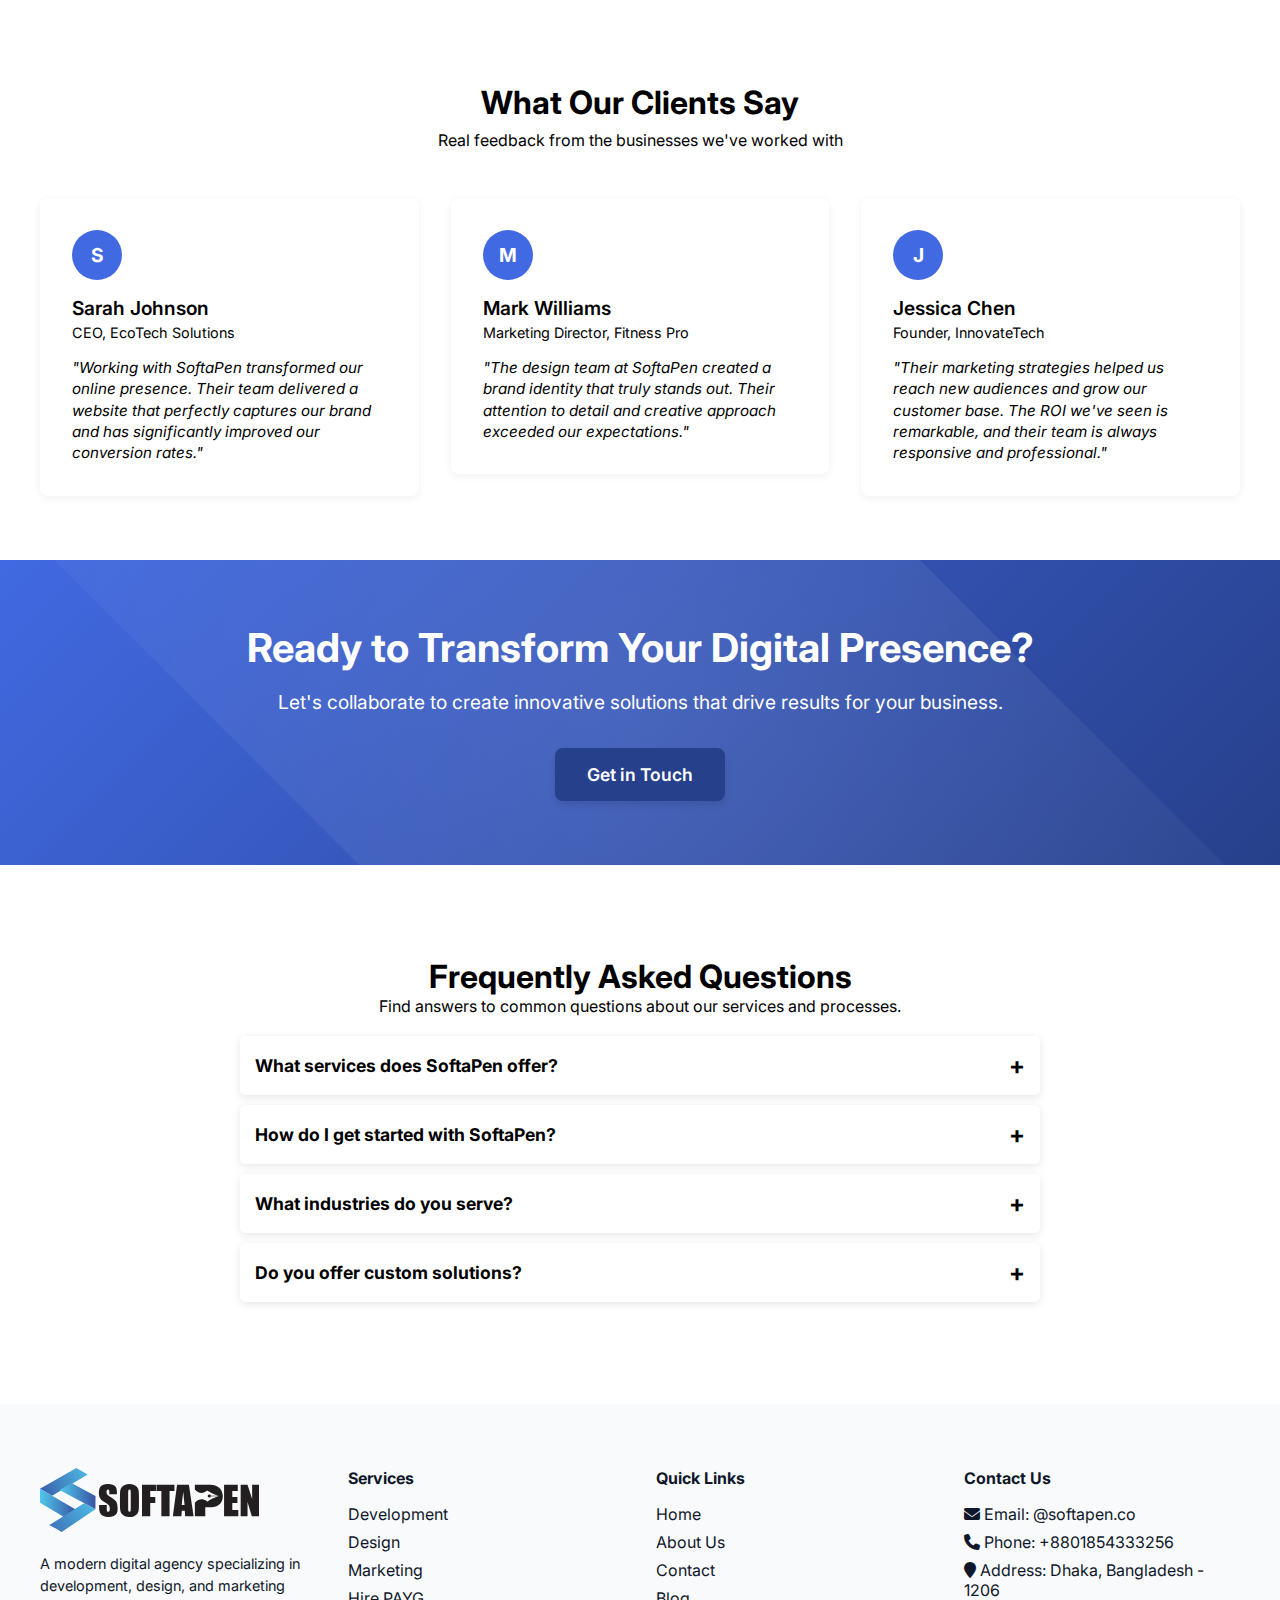
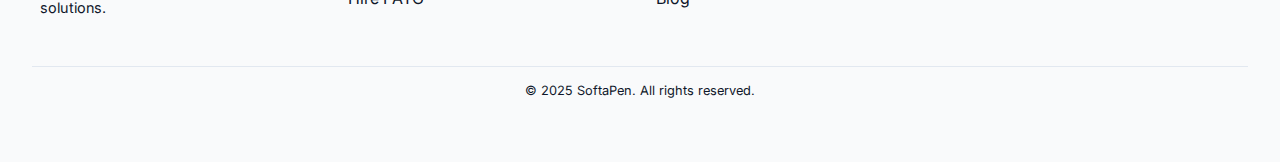
==== commit 557ff353: "trying in linux" ====
--- a/index.html
+++ b/index.html
@@ -1,429 +1,429 @@
-<!DOCTYPE html>
-<!-- Created By icwamhin -->
-<html lang="en" dir="ltr">
-  <head>
-    <!-- meta ports -->
-    <meta charset="utf-8" />
-    <meta name="viewport" content="width=device-width, initial-scale=1.0" />
-
-    <!-- manual css -->
-    <link rel="stylesheet" href="assets/css/nav.css" />
-    <link rel="stylesheet" href="assets/css/root.css" />
-    <link rel="stylesheet" href="assets/css/footer.css" />
-    <link rel="stylesheet" href="assets/css/hero.css" />
-    <!-- body section manual css -->
-    <link rel="stylesheet" href="assets/css/style.css" />
-
-    <!-- cnd css  -->
-    <link
-      rel="stylesheet"
-      href="https://cdnjs.cloudflare.com/ajax/libs/font-awesome/6.7.2/css/all.min.css"
-      integrity="sha512-Evv84Mr4kqVGRNSgIGL/F/aIDqQb7xQ2vcrdIwxfjThSH8CSR7PBEakCr51Ck+w+/U6swU2Im1vVX0SVk9ABhg=="
-      crossorigin="anonymous"
-      referrerpolicy="no-referrer"
-    />
-
-    <!-- title -->
-    <title>SoftaPen</title>
-  </head>
-
-  <body>
-    <!-- NAVIGATION BAR GOSE FROM HERE  -->
-    <nav>
-      <img id="logo" src="assets/images/logo/dark.svg" alt="softapen-logo" />
-      <input type="checkbox" id="click" />
-      <label for="click" class="menu-btn">
-        <i class="fas fa-bars"></i>
-      </label>
-      <ul>
-        <li>
-          <a style="color: var(--primary-color)" href="index.html">Home</a>
-        </li>
-        <li><a href="development.html">Development</a></li>
-        <li><a href="graphic.html">Graphic</a></li>
-        <li><a href="marketing.html">Marketing</a></li>
-        <li><a href="hire-payg.html">Hire PAYG</a></li>
-        <a href="contact.html">
-          <button class="contact">Contact Us</button>
-        </a>
-      </ul>
-    </nav>
-    <!-- MAIN SECTION GOES FORM HERE  -->
-
-    <main id="top">
-      <!-- HERO SECTION -->
-
-      <section class="hero-section">
-        <div class="hero-bg-shape"></div>
-        <!-- Decorative shape -->
-        <div class="container hero-content">
-          <div class="hero-text">
-            <div class="success-tag">Digital Agency</div>
-            <h1 class="fade-in-up">
-              We create
-              <span class="mark-high">
-                <br />
-                digital experiences
-              </span>
-              <br />that matter
-            </h1>
-            <p class="hero-subtitle fade-in-up">
-              SoftaPen is a digital agency specializing in development, design,
-              and marketing solutions that help businesses grow and succeed in
-              the digital world.
-            </p>
-
-            <section class="hero-btn">
-              <a href="contact.html">
-                <button class="mark-btns">Get Started</button>
-              </a>
-              <a href="#services">
-                <button class="mark-btns-2">Learn More</button>
-              </a>
-            </section>
-          </div>
-          <div class="hero-hero-image fade-in-up">
-            <img src="assets/images/home.svg" alt="hero" />
-          </div>
-        </div>
-      </section>
-
-      <!-- services section ------------------->
-
-      <section class="services" id="services">
-        <div class="services-container">
-          <!-- Section Heading -->
-          <h2 class="services-title">Our Services</h2>
-          <p class="services-subtitle">
-            We offer a wide range of digital services to help your business grow
-          </p>
-
-          <!-- Services Cards -->
-          <div class="services-cards">
-            <!-- Service Card 1 -->
-            <div class="service-card">
-              <div class="service-icon">
-                <!-- Replace with your own icon (SVG/PNG) -->
-                <i class="fa-solid fa-code"></i>
-              </div>
-              <h3 class="service-card-title">Development</h3>
-              <p class="service-card-desc">
-                Custom websites built with modern technologies.
-              </p>
-              <a href="development.html" class="service-link"
-                >Learn more &rarr;</a
-              >
-            </div>
-
-            <!-- Service Card 2 -->
-            <div class="service-card">
-              <div class="service-icon">
-                <!-- Replace with your own icon (SVG/PNG) -->
-                <i class="fa-solid fa-pen-nib"></i>
-              </div>
-              <h3 class="service-card-title">Design</h3>
-              <p class="service-card-desc">
-                Creative graphics, UI/UX, and brand identity solutions.
-              </p>
-              <a href="graphic.html" class="service-link">Learn more &rarr;</a>
-            </div>
-
-            <!-- Service Card 3 -->
-            <div class="service-card">
-              <div class="service-icon">
-                <!-- Replace with your own icon (SVG/PNG) -->
-                <i id="iconsBug" class="fa-solid fa-chart-line"></i>
-              </div>
-              <h3 class="service-card-title">Marketing</h3>
-              <p class="service-card-desc">
-                Results-driven digital marketing strategies for growth.
-              </p>
-              <a href="marketing.html" class="service-link"
-                >Learn more &rarr;</a
-              >
-            </div>
-
-            <!-- Service Card 4 -->
-            <div class="service-card">
-              <div class="service-icon">
-                <!-- Replace with your own icon (SVG/PNG) -->
-                <i class="fa-solid fa-user-tie"></i>
-              </div>
-              <h3 class="service-card-title">Hire PAYG</h3>
-              <p class="service-card-desc">
-                Flexible staffing solutions with pay-as-you-go pricing.
-              </p>
-              <a href="hire-payg.html" class="service-link"
-                >Learn more &rarr;</a
-              >
-            </div>
-          </div>
-        </div>
-      </section>
-      <!-- Featured__Projects -->
-      <section class="featured-projects">
-        <div class="projects-container">
-          <!-- Section Heading -->
-          <h2 class="projects-title">Featured Projects</h2>
-          <p class="projects-subtitle">Check out some of our recent work</p>
-
-          <!-- Projects Grid -->
-          <div class="projects-grid">
-            <!-- Project Card 1 -->
-            <div class="project-card">
-              <!-- Replace with your own image path -->
-              <img
-                src="https://images.unsplash.com/photo-1542831371-29b0f74f9713?q=80&w=2070&auto=format&fit=crop&ixlib=rb-4.0.3&ixid=M3wxMjA3fDB8MHxwaG90by1wYWdlfHx8fGVufDB8fHx8fA%3D%3D"
-                alt="Eco Store Redesign"
-                class="project-image"
-              />
-              <span class="project-badge">Web Development</span>
-              <h3 class="project-card-title">Consulting company</h3>
-              <p class="project-card-desc">
-                A consultig company with several service's for the customer's
-                all in one website.
-              </p>
-            </div>
-
-            <!-- Project Card 2 -->
-            <div class="project-card">
-              <!-- Replace with your own image path -->
-              <img
-                src="https://images.unsplash.com/photo-1542831371-29b0f74f9713?q=80&w=2070&auto=format&fit=crop&ixlib=rb-4.0.3&ixid=M3wxMjA3fDB8MHxwaG90by1wYWdlfHx8fGVufDB8fHx8fA%3D%3D"
-                alt="Fitness Brand Identity"
-                class="project-image"
-              />
-              <span class="project-badge">Graphic Design</span>
-              <h3 class="project-card-title">Fitness Brand Identity</h3>
-              <p class="project-card-desc">
-                Comprehensive brand identity package for a modern fitness
-                company.
-              </p>
-            </div>
-
-            <!-- Project Card 3 -->
-            <div class="project-card">
-              <!-- Replace with your own image path -->
-              <img
-                src="https://images.unsplash.com/photo-1542831371-29b0f74f9713?q=80&w=2070&auto=format&fit=crop&ixlib=rb-4.0.3&ixid=M3wxMjA3fDB8MHxwaG90by1wYWdlfHx8fGVufDB8fHx8fA%3D%3D"
-                alt="Tech Startup Marketing"
-                class="project-image"
-              />
-              <span class="project-badge">Digital Marketing</span>
-              <h3 class="project-card-title">Tech Startup Marketing</h3>
-              <p class="project-card-desc">
-                Digital marketing campaign for a SaaS startup.
-              </p>
-            </div>
-          </div>
-
-          <!-- View All Projects Button -->
-          <div class="projects-button-container">
-            <button class="projects-button">View All Projects</button>
-          </div>
-        </div>
-      </section>
-
-      <!-- Testemonial's section  -->
-
-      <section class="testimonials">
-        <div class="testimonials-container">
-          <!-- Section Heading -->
-          <h2 class="testimonials-title">What Our Clients Say</h2>
-          <p class="testimonials-subtitle">
-            Real feedback from the businesses we've worked with
-          </p>
-
-          <!-- Testimonials Grid -->
-          <div class="testimonials-grid">
-            <!-- Testimonial 1 -->
-            <div class="testimonial-card">
-              <div class="testimonial-initial">S</div>
-              <h3 class="testimonial-name">Sarah Johnson</h3>
-              <p class="testimonial-position">CEO, EcoTech Solutions</p>
-              <p class="testimonial-text">
-                "Working with SoftaPen transformed our online presence. Their
-                team delivered a website that perfectly captures our brand and
-                has significantly improved our conversion rates."
-              </p>
-            </div>
-
-            <!-- Testimonial 2 -->
-            <div class="testimonial-card">
-              <div class="testimonial-initial">M</div>
-              <h3 class="testimonial-name">Mark Williams</h3>
-              <p class="testimonial-position">
-                Marketing Director, Fitness Pro
-              </p>
-              <p class="testimonial-text">
-                "The design team at SoftaPen created a brand identity that truly
-                stands out. Their attention to detail and creative approach
-                exceeded our expectations."
-              </p>
-            </div>
-
-            <!-- Testimonial 3 -->
-            <div class="testimonial-card">
-              <div class="testimonial-initial">J</div>
-              <h3 class="testimonial-name">Jessica Chen</h3>
-              <p class="testimonial-position">Founder, InnovateTech</p>
-              <p class="testimonial-text">
-                "Their marketing strategies helped us reach new audiences and
-                grow our customer base. The ROI we've seen is remarkable, and
-                their team is always responsive and professional."
-              </p>
-            </div>
-          </div>
-        </div>
-      </section>
-      <!-- CTA-Section  -->
-
-      <section class="cta">
-        <div class="cta-container">
-          <h2 class="cta-title">Ready to Transform Your Digital Presence?</h2>
-          <p class="cta-text">
-            Let's collaborate to create innovative solutions that drive results
-            for your business.
-          </p>
-          <a href="#contact" class="cta-button">Get in Touch</a>
-        </div>
-      </section>
-
-      <!-- ========FAQ SECTION ========== -->
-      <section class="faq">
-        <div class="faq-container">
-          <h2 class="faq-title">Frequently Asked Questions</h2>
-          <p class="faq-subtitle">
-            Find answers to common questions about our services and processes.
-          </p>
-
-          <div class="faq-items">
-            <!-- FAQ Item 1 -->
-            <div class="faq-item">
-              <button class="faq-question">
-                What services does SoftaPen offer?
-                <span class="faq-icon">+</span>
-              </button>
-              <div class="faq-answer">
-                <p>
-                  We specialize in web development, design, marketing, and
-                  staffing solutions with our Hire PAYG model.
-                </p>
-              </div>
-            </div>
-
-            <!-- FAQ Item 2 -->
-            <div class="faq-item">
-              <button class="faq-question">
-                How do I get started with SoftaPen?
-                <span class="faq-icon">+</span>
-              </button>
-              <div class="faq-answer">
-                <p>
-                  Simply reach out to us via our contact page, and our team will
-                  guide you through the process.
-                </p>
-              </div>
-            </div>
-
-            <!-- FAQ Item 3 -->
-            <div class="faq-item">
-              <button class="faq-question">
-                What industries do you serve?
-                <span class="faq-icon">+</span>
-              </button>
-              <div class="faq-answer">
-                <p>
-                  We work with businesses across various industries, including
-                  technology, fitness, e-commerce, and more.
-                </p>
-              </div>
-            </div>
-
-            <!-- FAQ Item 4 -->
-            <div class="faq-item">
-              <button class="faq-question">
-                Do you offer custom solutions?
-                <span class="faq-icon">+</span>
-              </button>
-              <div class="faq-answer">
-                <p>
-                  Yes! We tailor our services to meet the specific needs of your
-                  business.
-                </p>
-              </div>
-            </div>
-          </div>
-        </div>
-      </section>
-
-      <!-- Footer Section  -->
-
-      <footer class="footer">
-        <div class="footer-container">
-          <!-- Column 1: About -->
-          <div class="footer-column footer-about">
-            <h3 class="footer-logo">
-              <img src="assets/images/logo/dark.svg" />
-            </h3>
-            <p class="footer-description">
-              A modern digital agency specializing in development, design, and
-              marketing solutions.
-            </p>
-          </div>
-
-          <!-- Column 2: Services -->
-          <div class="footer-column footer-services">
-            <h4>Services</h4>
-            <ul>
-              <li><a href="development.html">Development</a></li>
-              <li><a href="graphic.html">Design</a></li>
-              <li><a href="marketing.html">Marketing</a></li>
-              <li><a href="hire-payg.html">Hire PAYG</a></li>
-            </ul>
-          </div>
-
-          <!-- Column 3: Quick Links -->
-          <div class="footer-column footer-links">
-            <h4>Quick Links</h4>
-            <ul>
-              <li><a href="#Home">Home</a></li>
-              <li><a href="#about">About Us</a></li>
-              <li><a href="#contact">Contact</a></li>
-              <li><a href="#Blog">Blog</a></li>
-            </ul>
-          </div>
-
-          <!-- Column 4: Contact Us -->
-          <div class="footer-column footer-contact">
-            <h4>Contact Us</h4>
-            <ul>
-              <li>
-                <i class="fa-solid fa-envelope"></i>
-                Email:
-                <a href="mailto:softapen.co@gmail.com">@softapen.co</a>
-              </li>
-              <li>
-                <i class="fa-solid fa-phone"></i>
-                Phone:
-                <a href="tel:+8801854333256">+8801854333256</a>
-              </li>
-              <li>
-                <i class="fa-solid fa-location-pin"></i>
-                Address: Dhaka, Bangladesh - 1206
-              </li>
-            </ul>
-          </div>
-        </div>
-
-        <!-- Footer Bottom -->
-        <div class="footer-bottom">
-          <p>© 2025 SoftaPen. All rights reserved.</p>
-        </div>
-      </footer>
-    </main>
-
-    <script src="assets/js/nav.js"></script>
-    <script src="assets/js/script.js"></script>
-  </body>
-</html>
+<!DOCTYPE html>
+<!-- Created By icwamhin -->
+<html lang="en" dir="ltr">
+  <head>
+    <!-- meta ports -->
+    <meta charset="utf-8" />
+    <meta name="viewport" content="width=device-width, initial-scale=1.0" />
+
+    <!-- manual css -->
+    <link rel="stylesheet" href="assets/css/nav.css" />
+    <link rel="stylesheet" href="assets/css/root.css" />
+    <link rel="stylesheet" href="assets/css/footer.css" />
+    <link rel="stylesheet" href="assets/css/hero.css" />
+    <!-- body section manual css -->
+    <link rel="stylesheet" href="assets/css/style.css" />
+
+    <!-- cnd css  -->
+    <link
+      rel="stylesheet"
+      href="https://cdnjs.cloudflare.com/ajax/libs/font-awesome/6.7.2/css/all.min.css"
+      integrity="sha512-Evv84Mr4kqVGRNSgIGL/F/aIDqQb7xQ2vcrdIwxfjThSH8CSR7PBEakCr51Ck+w+/U6swU2Im1vVX0SVk9ABhg=="
+      crossorigin="anonymous"
+      referrerpolicy="no-referrer"
+    />
+
+    <!-- title -->
+    <title>SoftaPen</title>
+  </head>
+
+  <body>
+    <!-- NAVIGATION BAR GOSE FROM HERE  -->
+    <nav>
+      <img id="logo" src="assets/images/logo/dark.svg" alt="softapen-logo" />
+      <input type="checkbox" id="click" />
+      <label for="click" class="menu-btn">
+        <i class="fas fa-bars"></i>
+      </label>
+      <ul>
+        <li>
+          <a style="color: var(--primary-color)" href="index.html">Home</a>
+        </li>
+        <li><a href="development.html">Development</a></li>
+        <li><a href="graphic.html">Graphic</a></li>
+        <li><a href="marketing.html">Marketing</a></li>
+        <li><a href="hire-payg.html">Hire PAYG</a></li>
+        <a href="contact.html">
+          <button class="contact">Contact Us</button>
+        </a>
+      </ul>
+    </nav>
+    <!-- MAIN SECTION GOES FORM HERE  -->
+
+    <main id="top">
+      <!-- HERO SECTION -->
+
+      <section class="hero-section">
+        <div class="hero-bg-shape"></div>
+        <!-- Decorative shape -->
+        <div class="container hero-content">
+          <div class="hero-text">
+            <div class="success-tag">Digital Agency</div>
+            <h1 class="fade-in-up">
+              We create
+              <span class="mark-high">
+                <br />
+                digital experiences
+              </span>
+              <br />that matter
+            </h1>
+            <p class="hero-subtitle fade-in-up">
+              SoftaPen is a digital agency specializing in development, design,
+              and marketing solutions that help businesses grow and succeed in
+              the digital world.
+            </p>
+
+            <section class="hero-btn">
+              <a href="contact.html">
+                <button class="mark-btns">Get Started</button>
+              </a>
+              <a href="#services">
+                <button class="mark-btns-2">Learn More</button>
+              </a>
+            </section>
+          </div>
+          <div class="hero-hero-image fade-in-up">
+            <img src="assets/images/home.svg" alt="hero" />
+          </div>
+        </div>
+      </section>
+
+      <!-- services section ------------------->
+
+      <section class="services" id="services">
+        <div class="services-container">
+          <!-- Section Heading -->
+          <h2 class="services-title">Our Services</h2>
+          <p class="services-subtitle">
+            We offer a wide range of digital services to help your business grow
+          </p>
+
+          <!-- Services Cards -->
+          <div class="services-cards">
+            <!-- Service Card 1 -->
+            <div class="service-card">
+              <div class="service-icon">
+                <!-- Replace with your own icon (SVG/PNG) -->
+                <i class="fa-solid fa-code"></i>
+              </div>
+              <h3 class="service-card-title">Development</h3>
+              <p class="service-card-desc">
+                Custom websites built with modern technologies.
+              </p>
+              <a href="development.html" class="service-link"
+                >Learn more &rarr;</a
+              >
+            </div>
+
+            <!-- Service Card 2 -->
+            <div class="service-card">
+              <div class="service-icon">
+                <!-- Replace with your own icon (SVG/PNG) -->
+                <i class="fa-solid fa-pen-nib"></i>
+              </div>
+              <h3 class="service-card-title">Design</h3>
+              <p class="service-card-desc">
+                Creative graphics, UI/UX, and brand identity solutions.
+              </p>
+              <a href="graphic.html" class="service-link">Learn more &rarr;</a>
+            </div>
+
+            <!-- Service Card 3 -->
+            <div class="service-card">
+              <div class="service-icon">
+                <!-- Replace with your own icon (SVG/PNG) -->
+                <i id="iconsBug" class="fa-solid fa-chart-line"></i>
+              </div>
+              <h3 class="service-card-title">Marketing</h3>
+              <p class="service-card-desc">
+                Results-driven digital marketing strategies for growth.
+              </p>
+              <a href="marketing.html" class="service-link"
+                >Learn more &rarr;</a
+              >
+            </div>
+
+            <!-- Service Card 4 -->
+            <div class="service-card">
+              <div class="service-icon">
+                <!-- Replace with your own icon (SVG/PNG) -->
+                <i class="fa-solid fa-user-tie"></i>
+              </div>
+              <h3 class="service-card-title">Hire PAYG</h3>
+              <p class="service-card-desc">
+                Flexible staffing solutions with pay-as-you-go pricing.
+              </p>
+              <a href="hire-payg.html" class="service-link"
+                >Learn more &rarr;</a
+              >
+            </div>
+          </div>
+        </div>
+      </section>
+      <!-- Featured__Projects -->
+      <section class="featured-projects">
+        <div class="projects-container">
+          <!-- Section Heading -->
+          <h2 class="projects-title">Featured Projects</h2>
+          <p class="projects-subtitle">Check out some of our recent work</p>
+
+          <!-- Projects Grid -->
+          <div class="projects-grid">
+            <!-- Project Card 1 -->
+            <div class="project-card">
+              <!-- Replace with your own image path -->
+              <img
+                src="https://images.unsplash.com/photo-1542831371-29b0f74f9713?q=80&w=2070&auto=format&fit=crop&ixlib=rb-4.0.3&ixid=M3wxMjA3fDB8MHxwaG90by1wYWdlfHx8fGVufDB8fHx8fA%3D%3D"
+                alt="Eco Store Redesign"
+                class="project-image"
+              />
+              <span class="project-badge">Web Development</span>
+              <h3 class="project-card-title">Consulting company</h3>
+              <p class="project-card-desc">
+                A consultig company with several service's for the customer's
+                all in one website.
+              </p>
+            </div>
+
+            <!-- Project Card 2 -->
+            <div class="project-card">
+              <!-- Replace with your own image path -->
+              <img
+                src="https://images.unsplash.com/photo-1542831371-29b0f74f9713?q=80&w=2070&auto=format&fit=crop&ixlib=rb-4.0.3&ixid=M3wxMjA3fDB8MHxwaG90by1wYWdlfHx8fGVufDB8fHx8fA%3D%3D"
+                alt="Fitness Brand Identity"
+                class="project-image"
+              />
+              <span class="project-badge">Graphic Design</span>
+              <h3 class="project-card-title">Fitness Brand Identity</h3>
+              <p class="project-card-desc">
+                Comprehensive brand identity package for a modern fitness
+                company.
+              </p>
+            </div>
+
+            <!-- Project Card 3 -->
+            <div class="project-card">
+              <!-- Replace with your own image path -->
+              <img
+                src="https://images.unsplash.com/photo-1542831371-29b0f74f9713?q=80&w=2070&auto=format&fit=crop&ixlib=rb-4.0.3&ixid=M3wxMjA3fDB8MHxwaG90by1wYWdlfHx8fGVufDB8fHx8fA%3D%3D"
+                alt="Tech Startup Marketing"
+                class="project-image"
+              />
+              <span class="project-badge">Digital Marketing</span>
+              <h3 class="project-card-title">Tech Startup Marketing</h3>
+              <p class="project-card-desc">
+                Digital marketing campaign for a SaaS startup.
+              </p>
+            </div>
+          </div>
+
+          <!-- View All Projects Button -->
+          <div class="projects-button-container">
+            <button class="projects-button">View All Projects</button>
+          </div>
+        </div>
+      </section>
+
+      <!-- Testemonial's section  -->
+
+      <section class="testimonials">
+        <div class="testimonials-container">
+          <!-- Section Heading -->
+          <h2 class="testimonials-title">What Our Clients Say</h2>
+          <p class="testimonials-subtitle">
+            Real feedback from the businesses we've worked with
+          </p>
+
+          <!-- Testimonials Grid -->
+          <div class="testimonials-grid">
+            <!-- Testimonial 1 -->
+            <div class="testimonial-card">
+              <div class="testimonial-initial">S</div>
+              <h3 class="testimonial-name">Sarah Johnson</h3>
+              <p class="testimonial-position">CEO, EcoTech Solutions</p>
+              <p class="testimonial-text">
+                "Working with SoftaPen transformed our online presence. Their
+                team delivered a website that perfectly captures our brand and
+                has significantly improved our conversion rates."
+              </p>
+            </div>
+
+            <!-- Testimonial 2 -->
+            <div class="testimonial-card">
+              <div class="testimonial-initial">M</div>
+              <h3 class="testimonial-name">Mark Williams</h3>
+              <p class="testimonial-position">
+                Marketing Director, Fitness Pro
+              </p>
+              <p class="testimonial-text">
+                "The design team at SoftaPen created a brand identity that truly
+                stands out. Their attention to detail and creative approach
+                exceeded our expectations."
+              </p>
+            </div>
+
+            <!-- Testimonial 3 -->
+            <div class="testimonial-card">
+              <div class="testimonial-initial">J</div>
+              <h3 class="testimonial-name">Jessica Chen</h3>
+              <p class="testimonial-position">Founder, InnovateTech</p>
+              <p class="testimonial-text">
+                "Their marketing strategies helped us reach new audiences and
+                grow our customer base. The ROI we've seen is remarkable, and
+                their team is always responsive and professional."
+              </p>
+            </div>
+          </div>
+        </div>
+      </section>
+      <!-- CTA-Section  -->
+
+      <section class="cta">
+        <div class="cta-container">
+          <h2 class="cta-title">Ready to Transform Your Digital Presence?</h2>
+          <p class="cta-text">
+            Let's collaborate to create innovative solutions that drive results
+            for your business.
+          </p>
+          <a href="#contact" class="cta-button">Get in Touch</a>
+        </div>
+      </section>
+
+      <!-- ========FAQ SECTION ========== -->
+      <section class="faq">
+        <div class="faq-container">
+          <h2 class="faq-title">Frequently Asked Questions</h2>
+          <p class="faq-subtitle">
+            Find answers to common questions about our services and processes.
+          </p>
+
+          <div class="faq-items">
+            <!-- FAQ Item 1 -->
+            <div class="faq-item">
+              <button class="faq-question">
+                What services does SoftaPen offer?
+                <span class="faq-icon">+</span>
+              </button>
+              <div class="faq-answer">
+                <p>
+                  We specialize in web development, design, marketing, and
+                  staffing solutions with our Hire PAYG model.
+                </p>
+              </div>
+            </div>
+
+            <!-- FAQ Item 2 -->
+            <div class="faq-item">
+              <button class="faq-question">
+                How do I get started with SoftaPen?
+                <span class="faq-icon">+</span>
+              </button>
+              <div class="faq-answer">
+                <p>
+                  Simply reach out to us via our contact page, and our team will
+                  guide you through the process.
+                </p>
+              </div>
+            </div>
+
+            <!-- FAQ Item 3 -->
+            <div class="faq-item">
+              <button class="faq-question">
+                What industries do you serve?
+                <span class="faq-icon">+</span>
+              </button>
+              <div class="faq-answer">
+                <p>
+                  We work with businesses across various industries, including
+                  technology, fitness, e-commerce, and more.
+                </p>
+              </div>
+            </div>
+
+            <!-- FAQ Item 4 -->
+            <div class="faq-item">
+              <button class="faq-question">
+                Do you offer custom solutions?
+                <span class="faq-icon">+</span>
+              </button>
+              <div class="faq-answer">
+                <p>
+                  Yes! We tailor our services to meet the specific needs of your
+                  business.
+                </p>
+              </div>
+            </div>
+          </div>
+        </div>
+      </section>
+
+      <!-- Footer Section  -->
+
+      <footer class="footer">
+        <div class="footer-container">
+          <!-- Column 1: About -->
+          <div class="footer-column footer-about">
+            <h3 class="footer-logo">
+              <img src="assets/images/logo/dark.svg" />
+            </h3>
+            <p class="footer-description">
+              A modern digital agency specializing in development, design, and
+              marketing solutions.
+            </p>
+          </div>
+
+          <!-- Column 2: Services -->
+          <div class="footer-column footer-services">
+            <h4>Services</h4>
+            <ul>
+              <li><a href="development.html">Development</a></li>
+              <li><a href="graphic.html">Design</a></li>
+              <li><a href="marketing.html">Marketing</a></li>
+              <li><a href="hire-payg.html">Hire PAYG</a></li>
+            </ul>
+          </div>
+
+          <!-- Column 3: Quick Links -->
+          <div class="footer-column footer-links">
+            <h4>Quick Links</h4>
+            <ul>
+              <li><a href="#Home">Home</a></li>
+              <li><a href="#about">About Us</a></li>
+              <li><a href="#contact">Contact</a></li>
+              <li><a href="#Blog">Blog</a></li>
+            </ul>
+          </div>
+
+          <!-- Column 4: Contact Us -->
+          <div class="footer-column footer-contact">
+            <h4>Contact Us</h4>
+            <ul>
+              <li>
+                <i class="fa-solid fa-envelope"></i>
+                Email:
+                <a href="mailto:softapen.co@gmail.com">@softapen.co</a>
+              </li>
+              <li>
+                <i class="fa-solid fa-phone"></i>
+                Phone:
+                <a href="tel:+8801854333256">+8801854333256</a>
+              </li>
+              <li>
+                <i class="fa-solid fa-location-pin"></i>
+                Address: Dhaka, Bangladesh - 1206
+              </li>
+            </ul>
+          </div>
+        </div>
+
+        <!-- Footer Bottom -->
+        <div class="footer-bottom">
+          <p>© 2025 SoftaPen. All rights reserved.</p>
+        </div>
+      </footer>
+    </main>
+
+    <script src="assets/js/nav.js"></script>
+    <script src="assets/js/script.js"></script>
+  </body>
+</html>
--- a/assets/css/nav.css
+++ b/assets/css/nav.css
@@ -1,149 +1,149 @@
-nav {
-  display: flex;
-  width: 100%;
-  background: linear-gradient(#eaf5ff, #eef7ff);
-  backdrop-filter: blur(10px);
-  -webkit-backdrop-filter: blur(10px);
-  flex-wrap: wrap;
-  max-width: 100%;
-  position: sticky;
-  top: 0;
-  z-index: 999;
-  align-items: center;
-  justify-content: space-between;
-  border-bottom: 3px solid #2c489c;
-}
-
-nav ul {
-  display: flex;
-  flex-wrap: wrap;
-  list-style: none;
-  align-items: center;
-  padding: 0.5rem;
-}
-
-nav ul li a {
-  color: #000;
-  text-decoration: none;
-  font-size: 14px;
-  font-weight: 500;
-  padding: 8px 15px;
-  border-radius: 5px;
-  letter-spacing: 1px;
-  transition: all 0.3s ease;
-  margin: 0.5rem;
-  font-family: "Space Grotesk", sans-serif;
-}
-
-nav ul li a.active,
-nav ul li a:hover {
-  color: var(--primary);
-}
-
-.contact {
-  background-color: var(--primary-color);
-  padding: 10px 15px;
-  border: none;
-  border-radius: 4px;
-  color: #fff;
-}
-
-nav .menu-btn i {
-  color: var(--primary);
-  font-size: 22px;
-  cursor: pointer;
-  display: none;
-}
-
-input[type="checkbox"] {
-  display: none;
-}
-
-@media (max-width: 1024px) {
-  nav {
-    padding: 0 40px 0 10px;
-    max-width: 900px;
-  }
-  .logo > img {
-    max-width: 150px;
-  }
-  nav > ul > li > a {
-    padding: 3px 5px;
-  }
-}
-
-@media (max-width: 920px) {
-  nav {
-    height: 3rem;
-  }
-
-  nav .menu-btn i {
-    display: block;
-  }
-
-  #click:checked ~ .menu-btn i:before {
-    content: "\f00d";
-  }
-
-  nav ul {
-    position: fixed;
-    top: 47px;
-    left: -100%;
-    background: #ffffff;
-    height: min-content;
-    width: 100%;
-    text-align: center;
-    display: block;
-    transition: all 0.3s ease;
-  }
-
-  #click:checked ~ ul {
-    left: 0;
-  }
-
-  nav ul li {
-    width: 100%;
-    margin: 40px 0;
-  }
-
-  nav ul li a {
-    width: 100%;
-    margin-left: -100%;
-    display: block;
-    font-size: 20px;
-    transition: 0.6s cubic-bezier(0.68, -0.55, 0.265, 1.55);
-  }
-
-  #click:checked ~ ul li a {
-    margin-left: 0px;
-  }
-
-  nav ul li a.active,
-  nav ul li a:hover {
-    background: #fff;
-    color: var(--second-color);
-  }
-}
-
-.content {
-  position: absolute;
-  top: 50%;
-  left: 50%;
-  transform: translate(-50%, -50%);
-  text-align: center;
-  z-index: -1;
-  width: 100%;
-  padding: 0 30px;
-  color: #fff;
-}
-
-.content div {
-  font-size: 40px;
-  font-weight: s700;
-}
-
-#logo {
-  height: 2rem;
-  width: 10rem;
-  margin-left: 1rem;
-}
+nav {
+  display: flex;
+  width: 100%;
+  background: linear-gradient(#eaf5ff, #eef7ff);
+  backdrop-filter: blur(10px);
+  -webkit-backdrop-filter: blur(10px);
+  flex-wrap: wrap;
+  max-width: 100%;
+  position: sticky;
+  top: 0;
+  z-index: 999;
+  align-items: center;
+  justify-content: space-between;
+  border-bottom: 3px solid #2c489c;
+}
+
+nav ul {
+  display: flex;
+  flex-wrap: wrap;
+  list-style: none;
+  align-items: center;
+  padding: 0.5rem;
+}
+
+nav ul li a {
+  color: #000;
+  text-decoration: none;
+  font-size: 14px;
+  font-weight: 500;
+  padding: 8px 15px;
+  border-radius: 5px;
+  letter-spacing: 1px;
+  transition: all 0.3s ease;
+  margin: 0.5rem;
+  font-family: "Space Grotesk", sans-serif;
+}
+
+nav ul li a.active,
+nav ul li a:hover {
+  color: var(--primary);
+}
+
+.contact {
+  background-color: var(--primary-color);
+  padding: 10px 15px;
+  border: none;
+  border-radius: 4px;
+  color: #fff;
+}
+
+nav .menu-btn i {
+  color: var(--primary);
+  font-size: 22px;
+  cursor: pointer;
+  display: none;
+}
+
+input[type="checkbox"] {
+  display: none;
+}
+
+@media (max-width: 1024px) {
+  nav {
+    padding: 0 40px 0 10px;
+    max-width: 900px;
+  }
+  .logo > img {
+    max-width: 150px;
+  }
+  nav > ul > li > a {
+    padding: 3px 5px;
+  }
+}
+
+@media (max-width: 920px) {
+  nav {
+    height: 3rem;
+  }
+
+  nav .menu-btn i {
+    display: block;
+  }
+
+  #click:checked ~ .menu-btn i:before {
+    content: "\f00d";
+  }
+
+  nav ul {
+    position: fixed;
+    top: 47px;
+    left: -100%;
+    background: #ffffff;
+    height: min-content;
+    width: 100%;
+    text-align: center;
+    display: block;
+    transition: all 0.3s ease;
+  }
+
+  #click:checked ~ ul {
+    left: 0;
+  }
+
+  nav ul li {
+    width: 100%;
+    margin: 40px 0;
+  }
+
+  nav ul li a {
+    width: 100%;
+    margin-left: -100%;
+    display: block;
+    font-size: 20px;
+    transition: 0.6s cubic-bezier(0.68, -0.55, 0.265, 1.55);
+  }
+
+  #click:checked ~ ul li a {
+    margin-left: 0px;
+  }
+
+  nav ul li a.active,
+  nav ul li a:hover {
+    background: #fff;
+    color: var(--second-color);
+  }
+}
+
+.content {
+  position: absolute;
+  top: 50%;
+  left: 50%;
+  transform: translate(-50%, -50%);
+  text-align: center;
+  z-index: -1;
+  width: 100%;
+  padding: 0 30px;
+  color: #fff;
+}
+
+.content div {
+  font-size: 40px;
+  font-weight: s700;
+}
+
+#logo {
+  height: 2rem;
+  width: 10rem;
+  margin-left: 1rem;
+}
--- a/assets/css/root.css
+++ b/assets/css/root.css
@@ -1,24 +1,24 @@
-@import url("https://fonts.googleapis.com/css2?family=Inter:ital,opsz,wght@0,14..32,100..900;1,14..32,100..900&display=swap");
-
-:root {
-  --primary-color: #4169e1; /* New primary color (RoyalBlue) */
-  --primary-dark: #27408b; /* Darker variant */
-  --primary-light: #7aa7f2; /* Lighter variant */
-  --light-bg: #f0f8ff; /* Light blue background */
-  --text-color: #333;
-  --heading-color: #222;
-  --white: #fff;
-  --transition: 0.3s ease;
-  --radius: 8px;
-  --shadow: 0 6px 12px rgba(0, 0, 0, 0.1);
-  --max-width: 1200px;
-  --bg-grey: #fafafa;
-  --font-family: "Inter", sans-serif;
-}
-
-* {
-  scroll-behavior: smooth;
-}
-body::-webkit-scrollbar {
-  display: none;
-}
+@import url("https://fonts.googleapis.com/css2?family=Inter:ital,opsz,wght@0,14..32,100..900;1,14..32,100..900&display=swap");
+
+:root {
+  --primary-color: #4169e1; /* New primary color (RoyalBlue) */
+  --primary-dark: #27408b; /* Darker variant */
+  --primary-light: #7aa7f2; /* Lighter variant */
+  --light-bg: #f0f8ff; /* Light blue background */
+  --text-color: #333;
+  --heading-color: #222;
+  --white: #fff;
+  --transition: 0.3s ease;
+  --radius: 8px;
+  --shadow: 0 6px 12px rgba(0, 0, 0, 0.1);
+  --max-width: 1200px;
+  --bg-grey: #fafafa;
+  --font-family: "Inter", sans-serif;
+}
+
+* {
+  scroll-behavior: smooth;
+}
+body::-webkit-scrollbar {
+  display: none;
+}
--- a/assets/css/footer.css
+++ b/assets/css/footer.css
@@ -1,78 +1,78 @@
-/* Footer Base Styles */
-.footer {
-  background-color: #f9fafb; /* Updated background color */
-  color: #0f172a; /* Updated font color */
-  padding: 4rem 2rem;
-  font-family: "Space Grotesk", sans-serif;
-}
-
-.footer a {
-  color: #0f172a; /* Matches font color */
-  text-decoration: none;
-  transition: color 0.3s;
-}
-
-.footer a:hover {
-  color: #0f172a; /* Keep hover color consistent, or pick a darker shade if you prefer */
-}
-
-/* Grid Container for Columns */
-.footer-container {
-  display: grid;
-  grid-template-columns: repeat(4, 1fr);
-  gap: 2rem;
-  max-width: 1200px;
-  margin: 0 auto;
-}
-
-/* Column Headings */
-.footer-column h3,
-.footer-column h4 {
-  margin-bottom: 1rem;
-  color: #0f172a; /* Heading color */
-}
-
-/* About Section Description */
-.footer-description {
-  font-size: 0.9rem;
-  line-height: 1.5;
-  margin-bottom: 1rem;
-}
-
-/* Unstyled List for Links */
-.footer-column ul {
-  list-style: none;
-  padding: 0;
-}
-
-.footer-column ul li {
-  margin-bottom: 0.5rem;
-}
-
-/* Footer Bottom */
-.footer-bottom {
-  text-align: center;
-  margin-top: 2rem;
-  border-top: 1px solid #e2e8f0; /* Subtle top border; adjust if you want a darker/lighter line */
-  padding-top: 1rem;
-  font-size: 0.8rem;
-  color: #0f172a;
-}
-
-/* Responsive Adjustments */
-@media (max-width: 768px) {
-  .footer-container {
-    grid-template-columns: repeat(2, 1fr);
-  }
-}
-
-@media (max-width: 480px) {
-  .footer-container {
-    grid-template-columns: 1fr;
-    text-align: center;
-  }
-}
-
-.footer-logo > img {
-  height: 4rem;
-}
+/* Footer Base Styles */
+.footer {
+  background-color: #f9fafb; /* Updated background color */
+  color: #0f172a; /* Updated font color */
+  padding: 4rem 2rem;
+  font-family: "Space Grotesk", sans-serif;
+}
+
+.footer a {
+  color: #0f172a; /* Matches font color */
+  text-decoration: none;
+  transition: color 0.3s;
+}
+
+.footer a:hover {
+  color: #0f172a; /* Keep hover color consistent, or pick a darker shade if you prefer */
+}
+
+/* Grid Container for Columns */
+.footer-container {
+  display: grid;
+  grid-template-columns: repeat(4, 1fr);
+  gap: 2rem;
+  max-width: 1200px;
+  margin: 0 auto;
+}
+
+/* Column Headings */
+.footer-column h3,
+.footer-column h4 {
+  margin-bottom: 1rem;
+  color: #0f172a; /* Heading color */
+}
+
+/* About Section Description */
+.footer-description {
+  font-size: 0.9rem;
+  line-height: 1.5;
+  margin-bottom: 1rem;
+}
+
+/* Unstyled List for Links */
+.footer-column ul {
+  list-style: none;
+  padding: 0;
+}
+
+.footer-column ul li {
+  margin-bottom: 0.5rem;
+}
+
+/* Footer Bottom */
+.footer-bottom {
+  text-align: center;
+  margin-top: 2rem;
+  border-top: 1px solid #e2e8f0; /* Subtle top border; adjust if you want a darker/lighter line */
+  padding-top: 1rem;
+  font-size: 0.8rem;
+  color: #0f172a;
+}
+
+/* Responsive Adjustments */
+@media (max-width: 768px) {
+  .footer-container {
+    grid-template-columns: repeat(2, 1fr);
+  }
+}
+
+@media (max-width: 480px) {
+  .footer-container {
+    grid-template-columns: 1fr;
+    text-align: center;
+  }
+}
+
+.footer-logo > img {
+  height: 4rem;
+}
--- a/assets/css/hero.css
+++ b/assets/css/hero.css
@@ -1,289 +1,289 @@
-/* ==============================
-   GLOBAL STYLES & VARIABLES
-============================== */
-:root {
-  --primary-color: #4169e1; /* New primary color (RoyalBlue) */
-  --primary-dark: #27408b; /* Darker variant */
-  --primary-light: #7aa7f2; /* Lighter variant */
-  --light-bg: #f0f8ff; /* Light blue background */
-  --text-color: #333;
-  --heading-color: #222;
-  --white: #fff;
-  --transition: 0.3s ease;
-  --radius: 8px;
-  --shadow: 0 6px 12px rgba(0, 0, 0, 0.1);
-  --max-width: 1200px;
-  --bg-grey: #fafafa;
-  --font-family: "Inter", sans-serif;
-}
-
-/* Global Styles */
-* {
-  font-family: var(--font-family);
-}
-
-/* Utility: Container */
-.container {
-  width: 90%;
-  max-width: var(--max-width);
-  margin: 0 auto;
-}
-
-/* ==============================
-   HERO SECTION
-============================== */
-
-.hero-brif {
-  background-color: var(--primary-color);
-  width: max-content;
-  padding: 0.3rem 0.6rem;
-  border-radius: 12px;
-  font-size: 13px;
-  color: var(--white);
-  margin-bottom: 0.5rem;
-}
-
-.hero-section {
-  position: relative;
-  background: linear-gradient(135deg, #e5f3ff, #f7fbff);
-  padding: 4rem 0 6rem 0;
-  overflow: hidden;
-  display: flex;
-  align-items: center;
-  justify-content: center;
-}
-
-.hero-bg-shape {
-  position: absolute;
-  top: 0;
-  right: 0;
-  width: 600px;
-  height: 600px;
-  background: radial-gradient(circle at center, #a0c4ff 0%, transparent 70%);
-  z-index: 1;
-  pointer-events: none;
-}
-
-.hero-content {
-  position: relative;
-  z-index: 2;
-  display: flex;
-  align-items: center;
-  justify-content: space-between;
-  flex-wrap: wrap;
-}
-
-.hero-text {
-  flex: 1 1 500px;
-}
-
-.hero-text h1 {
-  font-size: 4rem;
-  color: var(--heading-color);
-  margin-bottom: 1rem;
-  line-height: 1.2;
-}
-
-.hero-subtitle {
-  font-size: 1.2rem;
-  color: #555;
-  max-width: 500px;
-}
-
-.hero-markiting {
-  flex: 1 1 400px;
-  text-align: center;
-}
-
-.hero-hero-image img {
-  width: 100%;
-  min-height: 30rem;
-  max-width: 900px;
-  display: block;
-  margin: 0 auto;
-}
-
-.mark-high {
-  background-image: linear-gradient(25deg, #4169e1, #27408b);
-  -webkit-background-clip: text;
-  -webkit-text-fill-color: transparent;
-}
-
-.hero-btn {
-  display: flex;
-  gap: 0.5rem;
-  /* justify-content: center; */
-  margin: 2rem auto;
-}
-
-.mark-btns {
-  padding: 0.9rem 1rem;
-  border: none;
-  background-color: var(--primary-color);
-  border-radius: 6px;
-  color: var(--white);
-  font-weight: 700;
-  font-size: 15px;
-}
-
-.mark-btns-2 {
-  padding: 0.9rem 1rem;
-  border: none;
-  background-color: var(--white);
-  border-radius: 6px;
-  color: var(--primary-dark);
-  font-weight: 700;
-  font-size: 15px;
-}
-
-.success-tag {
-  background: #d1e7ff;
-  color: #084298;
-  padding: 6px 12px;
-  border-radius: 20px;
-  font-size: 14px;
-  font-weight: 600;
-  width: max-content;
-  margin: 1rem 0;
-}
-
-/* ==============================
-   RESPONSIVE STYLES
-============================== */
-
-/* Base Mobile-first styles are already in place */
-
-/* Extra small devices (360x460, 375x812, 390x844, 414x896) */
-@media screen and (max-width: 480px) {
-  .hero-section {
-    padding: 1rem;
-  }
-  .hero-text h1 {
-    font-size: 1.5rem;
-  }
-  .hero-subtitle {
-    font-size: 1rem;
-    max-width: 100%;
-  }
-  .mark-btns,
-  .mark-btns-2 {
-    font-size: 14px;
-    padding: 0.8rem 0.9rem;
-  }
-  .hero-hero-image img {
-    display: none;
-  }
-  /* Scale down background shape */
-  .hero-bg-shape {
-    width: 300px;
-    height: 300px;
-    top: -50px;
-    right: -50px;
-  }
-  .success-tag {
-    text-align: center;
-    margin: 1rem auto;
-  }
-  .hero-btn {
-    display: flex;
-    gap: 0.5rem;
-    justify-content: center;
-    margin: 2rem auto;
-  }
-}
-
-/* Small devices / Portrait tablets (e.g., 810x1082) */
-@media screen and (min-width: 481px) and (max-width: 810px) {
-  .hero-section {
-    padding: 2rem 1rem;
-  }
-  .hero-content {
-    flex-direction: column;
-    align-items: center; /* Center horizontally */
-    justify-content: center; /* Center vertically */
-    text-align: center;
-  }
-  .hero-text {
-    max-width: 55%;
-  }
-  .hero-text h1 {
-    font-size: 2.2rem;
-  }
-  .hero-subtitle {
-    font-size: 1rem;
-    max-width: 80%;
-  }
-  .hero-btn {
-    margin: 2rem auto;
-  }
-  .hero-hero-image {
-    display: none;
-  }
-  .success-tag {
-    text-align: center;
-    margin: 1rem auto;
-  }
-  .hero-btn {
-    display: flex;
-    gap: 0.5rem;
-    justify-content: center;
-    margin: 2rem auto;
-  }
-}
-
-/* Additional centering for screens up to 1079px */
-@media screen and (max-width: 1079px) {
-  .hero-content {
-    flex-direction: column;
-    align-items: center;
-    justify-content: center;
-    text-align: center;
-  }
-}
-
-/* Medium devices (tablets and smaller laptops) */
-@media screen and (min-width: 811px) and (max-width: 1024px) {
-  .hero-content {
-    flex-direction: column;
-    text-align: center;
-    margin: 0 auto;
-  }
-  .hero-text {
-    margin: 0;
-    max-height: 30rem;
-  }
-  .hero-btn {
-    margin: 2rem auto;
-  }
-}
-
-/* Larger landscape devices (e.g., 1280x720, 1366x768, 1440x900, 1536x864, 1600x900) */
-@media screen and (min-width: 1025px) and (max-width: 1920px) {
-  .hero-text h1 {
-    font-size: 3rem;
-  }
-  .hero-hero-image img {
-    max-width: 100%;
-    min-height: 30rem;
-  }
-}
-
-/* Ultra-large screens (1920x1080 and above) */
-@media screen and (min-width: 1921px) {
-  .container {
-    max-width: 1400px;
-  }
-  .hero-text h1 {
-    font-size: 3.5rem;
-  }
-}
-
-/* Ultra-large screens (4K and above: 2560x1440) */
-@media screen and (min-width: 2560px) {
-  .container {
-    max-width: 2000px;
-  }
-  .hero-text h1 {
-    font-size: 3rem;
-  }
-}
+/* ==============================
+   GLOBAL STYLES & VARIABLES
+============================== */
+:root {
+  --primary-color: #4169e1; /* New primary color (RoyalBlue) */
+  --primary-dark: #27408b; /* Darker variant */
+  --primary-light: #7aa7f2; /* Lighter variant */
+  --light-bg: #f0f8ff; /* Light blue background */
+  --text-color: #333;
+  --heading-color: #222;
+  --white: #fff;
+  --transition: 0.3s ease;
+  --radius: 8px;
+  --shadow: 0 6px 12px rgba(0, 0, 0, 0.1);
+  --max-width: 1200px;
+  --bg-grey: #fafafa;
+  --font-family: "Inter", sans-serif;
+}
+
+/* Global Styles */
+* {
+  font-family: var(--font-family);
+}
+
+/* Utility: Container */
+.container {
+  width: 90%;
+  max-width: var(--max-width);
+  margin: 0 auto;
+}
+
+/* ==============================
+   HERO SECTION
+============================== */
+
+.hero-brif {
+  background-color: var(--primary-color);
+  width: max-content;
+  padding: 0.3rem 0.6rem;
+  border-radius: 12px;
+  font-size: 13px;
+  color: var(--white);
+  margin-bottom: 0.5rem;
+}
+
+.hero-section {
+  position: relative;
+  background: linear-gradient(135deg, #e5f3ff, #f7fbff);
+  padding: 4rem 0 6rem 0;
+  overflow: hidden;
+  display: flex;
+  align-items: center;
+  justify-content: center;
+}
+
+.hero-bg-shape {
+  position: absolute;
+  top: 0;
+  right: 0;
+  width: 600px;
+  height: 600px;
+  background: radial-gradient(circle at center, #a0c4ff 0%, transparent 70%);
+  z-index: 1;
+  pointer-events: none;
+}
+
+.hero-content {
+  position: relative;
+  z-index: 2;
+  display: flex;
+  align-items: center;
+  justify-content: space-between;
+  flex-wrap: wrap;
+}
+
+.hero-text {
+  flex: 1 1 500px;
+}
+
+.hero-text h1 {
+  font-size: 4rem;
+  color: var(--heading-color);
+  margin-bottom: 1rem;
+  line-height: 1.2;
+}
+
+.hero-subtitle {
+  font-size: 1.2rem;
+  color: #555;
+  max-width: 500px;
+}
+
+.hero-markiting {
+  flex: 1 1 400px;
+  text-align: center;
+}
+
+.hero-hero-image img {
+  width: 100%;
+  min-height: 30rem;
+  max-width: 900px;
+  display: block;
+  margin: 0 auto;
+}
+
+.mark-high {
+  background-image: linear-gradient(25deg, #4169e1, #27408b);
+  -webkit-background-clip: text;
+  -webkit-text-fill-color: transparent;
+}
+
+.hero-btn {
+  display: flex;
+  gap: 0.5rem;
+  /* justify-content: center; */
+  margin: 2rem auto;
+}
+
+.mark-btns {
+  padding: 0.9rem 1rem;
+  border: none;
+  background-color: var(--primary-color);
+  border-radius: 6px;
+  color: var(--white);
+  font-weight: 700;
+  font-size: 15px;
+}
+
+.mark-btns-2 {
+  padding: 0.9rem 1rem;
+  border: none;
+  background-color: var(--white);
+  border-radius: 6px;
+  color: var(--primary-dark);
+  font-weight: 700;
+  font-size: 15px;
+}
+
+.success-tag {
+  background: #d1e7ff;
+  color: #084298;
+  padding: 6px 12px;
+  border-radius: 20px;
+  font-size: 14px;
+  font-weight: 600;
+  width: max-content;
+  margin: 1rem 0;
+}
+
+/* ==============================
+   RESPONSIVE STYLES
+============================== */
+
+/* Base Mobile-first styles are already in place */
+
+/* Extra small devices (360x460, 375x812, 390x844, 414x896) */
+@media screen and (max-width: 480px) {
+  .hero-section {
+    padding: 1rem;
+  }
+  .hero-text h1 {
+    font-size: 1.5rem;
+  }
+  .hero-subtitle {
+    font-size: 1rem;
+    max-width: 100%;
+  }
+  .mark-btns,
+  .mark-btns-2 {
+    font-size: 14px;
+    padding: 0.8rem 0.9rem;
+  }
+  .hero-hero-image img {
+    display: none;
+  }
+  /* Scale down background shape */
+  .hero-bg-shape {
+    width: 300px;
+    height: 300px;
+    top: -50px;
+    right: -50px;
+  }
+  .success-tag {
+    text-align: center;
+    margin: 1rem auto;
+  }
+  .hero-btn {
+    display: flex;
+    gap: 0.5rem;
+    justify-content: center;
+    margin: 2rem auto;
+  }
+}
+
+/* Small devices / Portrait tablets (e.g., 810x1082) */
+@media screen and (min-width: 481px) and (max-width: 810px) {
+  .hero-section {
+    padding: 2rem 1rem;
+  }
+  .hero-content {
+    flex-direction: column;
+    align-items: center; /* Center horizontally */
+    justify-content: center; /* Center vertically */
+    text-align: center;
+  }
+  .hero-text {
+    max-width: 55%;
+  }
+  .hero-text h1 {
+    font-size: 2.2rem;
+  }
+  .hero-subtitle {
+    font-size: 1rem;
+    max-width: 80%;
+  }
+  .hero-btn {
+    margin: 2rem auto;
+  }
+  .hero-hero-image {
+    display: none;
+  }
+  .success-tag {
+    text-align: center;
+    margin: 1rem auto;
+  }
+  .hero-btn {
+    display: flex;
+    gap: 0.5rem;
+    justify-content: center;
+    margin: 2rem auto;
+  }
+}
+
+/* Additional centering for screens up to 1079px */
+@media screen and (max-width: 1079px) {
+  .hero-content {
+    flex-direction: column;
+    align-items: center;
+    justify-content: center;
+    text-align: center;
+  }
+}
+
+/* Medium devices (tablets and smaller laptops) */
+@media screen and (min-width: 811px) and (max-width: 1024px) {
+  .hero-content {
+    flex-direction: column;
+    text-align: center;
+    margin: 0 auto;
+  }
+  .hero-text {
+    margin: 0;
+    max-height: 30rem;
+  }
+  .hero-btn {
+    margin: 2rem auto;
+  }
+}
+
+/* Larger landscape devices (e.g., 1280x720, 1366x768, 1440x900, 1536x864, 1600x900) */
+@media screen and (min-width: 1025px) and (max-width: 1920px) {
+  .hero-text h1 {
+    font-size: 3rem;
+  }
+  .hero-hero-image img {
+    max-width: 100%;
+    min-height: 30rem;
+  }
+}
+
+/* Ultra-large screens (1920x1080 and above) */
+@media screen and (min-width: 1921px) {
+  .container {
+    max-width: 1400px;
+  }
+  .hero-text h1 {
+    font-size: 3.5rem;
+  }
+}
+
+/* Ultra-large screens (4K and above: 2560x1440) */
+@media screen and (min-width: 2560px) {
+  .container {
+    max-width: 2000px;
+  }
+  .hero-text h1 {
+    font-size: 3rem;
+  }
+}
--- a/assets/css/style.css
+++ b/assets/css/style.css
@@ -1,462 +1,462 @@
-/* Global Styles */
-* {
-  margin: 0;
-  padding: 0;
-  box-sizing: border-box;
-  font-family: var(--font-family);
-}
-
-/* ===== Services Section ===== */
-.services {
-  background-color: var(--bg-light);
-  padding: 4rem 2rem;
-}
-
-.services-container {
-  max-width: 1200px;
-  margin: 0 auto;
-}
-
-.services-title {
-  font-size: 2rem;
-  font-weight: 700;
-  color: var(--text-dark);
-  margin-bottom: 0.5rem;
-}
-
-.services-subtitle {
-  font-size: 1rem;
-  color: var(--text-muted);
-  margin-bottom: 2rem;
-}
-
-/* ===== Services Cards Layout ===== */
-.services-cards {
-  display: grid;
-  grid-template-columns: repeat(auto-fit, minmax(250px, 1fr));
-  gap: 2rem;
-}
-
-/* ===== Individual Card Styles ===== */
-.service-card {
-  background-color: var(--white);
-  padding: 1.5rem;
-  border-radius: 8px;
-  box-shadow: 0 2px 8px rgba(0, 0, 0, 0.06);
-  transition: transform 0.2s ease;
-  display: flex;
-  flex-direction: column;
-  justify-content: center;
-  align-items: center;
-  text-align: center;
-  max-height: 230px;
-  max-width: 300px;
-}
-
-.service-card:hover {
-  transform: translateY(-3px);
-  box-shadow: 2px 2px 12px #0080ff3d;
-}
-
-.service-icon {
-  width: 50px;
-  height: 50px;
-  background-color: var(--primary-color);
-  color: var(--white);
-  border-radius: 50%;
-  display: flex;
-  align-items: center;
-  justify-content: center;
-  margin-bottom: 1rem;
-}
-
-.service-icon img {
-  width: 30px;
-  height: 30px;
-}
-
-.service-card-title {
-  font-size: 1.25rem;
-  color: var(--text-dark);
-  margin-bottom: 0.5rem;
-  font-weight: 600;
-}
-
-.service-card-desc {
-  font-size: 0.95rem;
-  color: var(--text-muted);
-  margin-bottom: 1rem;
-  line-height: 1.4;
-}
-
-/* ===== Link Style ===== */
-.service-link {
-  color: var(--primary-color);
-  font-weight: 600;
-  text-decoration: none;
-  transition: color 0.2s;
-}
-
-.service-link:hover {
-  text-decoration: underline;
-  color: var(--primary-dark);
-}
-
-/* ===== Responsive Design ===== */
-@media (max-width: 768px) {
-  .service-card {
-    text-align: center;
-  }
-
-  .services-container {
-    display: flex;
-    justify-content: center;
-    align-items: center;
-    flex-direction: column;
-  }
-}
-
-/* ===== Featured Projects Section ===== */
-.featured-projects {
-  background-color: var(--bg-light);
-  padding: 4rem 2rem;
-  text-align: center;
-}
-
-.projects-container {
-  max-width: 1200px;
-  margin: 0 auto;
-}
-
-.projects-title {
-  font-size: 2rem;
-  font-weight: 700;
-  color: var(--text-dark);
-  margin-bottom: 0.5rem;
-}
-
-.projects-subtitle {
-  font-size: 1rem;
-  color: var(--text-muted);
-  margin-bottom: 2rem;
-}
-
-/* ===== Projects Grid ===== */
-.projects-grid {
-  display: grid;
-  grid-template-columns: repeat(auto-fit, minmax(280px, 1fr));
-  gap: 2rem;
-}
-
-/* ===== Project Card Styles ===== */
-.project-card {
-  background-color: var(--white);
-  border-radius: 8px;
-  overflow: hidden;
-  text-align: left;
-  box-shadow: 0 2px 8px rgba(0, 0, 0, 0.06);
-  transition: all 0.5s ease;
-}
-
-.project-card:hover {
-  transform: translateY(-10px);
-  box-shadow: 0px 0px 24px #1565c086;
-}
-
-.project-image {
-  width: 100%;
-  height: auto;
-  display: block;
-}
-
-.project-badge {
-  display: inline-block;
-  background-color: var(--primary-color);
-  color: var(--white);
-  padding: 0.25rem 0.75rem;
-  font-size: 0.75rem;
-  border-radius: 999px;
-  margin: 1rem;
-}
-
-.project-card-title {
-  font-size: 1.25rem;
-  color: var(--text-dark);
-  margin: 0 1rem 0.5rem 1rem;
-  font-weight: 600;
-}
-
-.project-card-desc {
-  font-size: 0.95rem;
-  color: var(--text-muted);
-  margin: 0 1rem 1.5rem 1rem;
-  line-height: 1.4;
-}
-
-/* ===== Button Style ===== */
-.projects-button-container {
-  margin-top: 2rem;
-}
-
-.projects-button {
-  background-color: var(--primary-color);
-  color: var(--white);
-  padding: 0.75rem 1.5rem;
-  border: none;
-  border-radius: 4px;
-  font-weight: 600;
-  cursor: pointer;
-  transition: background-color 0.3s ease;
-}
-
-.projects-button:hover {
-  color: #000;
-  background-color: var(--primary-dark);
-}
-
-/* ===== Responsive Adjustments ===== */
-@media (max-width: 768px) {
-  .project-card {
-    text-align: center;
-  }
-
-  .project-badge {
-    margin: 1rem auto;
-  }
-
-  .project-card-title,
-  .project-card-desc {
-    margin-left: auto;
-    margin-right: auto;
-  }
-}
-
-/* ===== Testimonials Section ===== */
-.testimonials {
-  background-color: var(--bg-light);
-  padding: 4rem 2rem;
-  text-align: center;
-}
-
-.testimonials-container {
-  max-width: 1200px;
-  margin: 0 auto;
-}
-
-.testimonials-title {
-  font-size: 2rem;
-  font-weight: 700;
-  color: var(--text-dark);
-  margin-bottom: 0.5rem;
-}
-
-.testimonials-subtitle {
-  font-size: 1rem;
-  color: var(--text-muted);
-  margin-bottom: 3rem;
-}
-
-/* ===== Testimonials Grid ===== */
-.testimonials-grid {
-  display: grid;
-  grid-template-columns: repeat(auto-fit, minmax(250px, 1fr));
-  gap: 2rem;
-  align-items: start;
-}
-
-/* ===== Testimonial Card ===== */
-.testimonial-card {
-  background-color: var(--white);
-  border-radius: 8px;
-  padding: 2rem;
-  text-align: left;
-  box-shadow: 0 2px 8px rgba(0, 0, 0, 0.06);
-  transition: transform 0.2s ease;
-}
-
-.testimonial-card:hover {
-  transform: translateY(-3px);
-}
-
-.testimonial-initial {
-  width: 50px;
-  height: 50px;
-  background-color: var(--primary-color);
-  color: var(--white);
-  display: flex;
-  align-items: center;
-  justify-content: center;
-  font-weight: 700;
-  font-size: 1.2rem;
-  border-radius: 50%;
-  margin-bottom: 1rem;
-}
-
-.testimonial-name {
-  font-size: 1.2rem;
-  color: var(--text-dark);
-  font-weight: 600;
-  margin-bottom: 0.25rem;
-}
-
-.testimonial-position {
-  font-size: 0.9rem;
-  color: var(--text-muted);
-  margin-bottom: 1rem;
-}
-
-.testimonial-text {
-  font-size: 0.95rem;
-  color: var(--text-muted);
-  line-height: 1.4;
-  font-style: italic;
-}
-
-/* ===== Responsive Adjustments for Testimonials ===== */
-@media (max-width: 768px) {
-  .testimonial-card {
-    text-align: center;
-  }
-
-  .testimonial-initial {
-    margin: 0 auto 1rem;
-  }
-}
-
-/* ==========CTA-SECTION=========== */
-.cta {
-  position: relative;
-  background: linear-gradient(
-    135deg,
-    var(--primary-color),
-    var(--primary-dark)
-  );
-  color: var(--white);
-  padding: 4rem 2rem;
-  text-align: center;
-  overflow: hidden;
-}
-
-.cta::before {
-  content: "";
-  position: absolute;
-  top: -50%;
-  left: -50%;
-  width: 200%;
-  height: 200%;
-  background: radial-gradient(
-    circle,
-    rgba(255, 255, 255, 0.2),
-    transparent 70%
-  );
-  transform: rotate(45deg);
-  opacity: 0.5;
-}
-
-.cta-container {
-  position: relative;
-  z-index: 1;
-  max-width: 800px;
-  margin: 0 auto;
-}
-
-.cta-title {
-  font-size: 2.5rem;
-  font-weight: 700;
-  margin-bottom: 1rem;
-  line-height: 1.2;
-}
-
-.cta-text {
-  font-size: 1.2rem;
-  margin-bottom: 2rem;
-  line-height: 1.5;
-}
-
-.cta-button {
-  display: inline-block;
-  background-color: var(--primary-dark);
-  color: var(--white);
-  padding: 1rem 2rem;
-  font-size: 1.1rem;
-  font-weight: 600;
-  text-decoration: none;
-  border-radius: 0.5rem;
-  transition: transform 0.3s ease, background-color 0.3s ease;
-  box-shadow: 0 4px 6px rgba(0, 0, 0, 0.1);
-}
-
-.cta-button:hover {
-  background: linear-gradient(35deg, var(--primary-color), var(--primary-dark));
-  transform: translateY(-3px);
-}
-
-/* ==========FAQ SECTION ============ */
-.faq {
-  background-color: var(--bg-light);
-  padding: 60px 20px;
-  text-align: center;
-  margin: 2rem;
-}
-
-.faq-container {
-  max-width: 800px;
-  margin: 0 auto;
-}
-
-.faq-title {
-  font-size: 2rem;
-  font-weight: bold;
-  color: var(--text-dark);
-}
-
-.faq-subtitle {
-  font-size: 1rem;
-  color: var(--text-muted);
-  margin-bottom: 20px;
-}
-
-.faq-items {
-  text-align: left;
-}
-
-.faq-item {
-  background: var(--white);
-  margin-bottom: 10px;
-  border-radius: 5px;
-  box-shadow: 0px 2px 8px rgba(0, 0, 0, 0.1);
-  overflow: hidden;
-}
-
-.faq-question {
-  width: 100%;
-  background: none;
-  border: none;
-  padding: 15px;
-  font-size: 1.1rem;
-  font-weight: bold;
-  text-align: left;
-  cursor: pointer;
-  display: flex;
-  justify-content: space-between;
-  align-items: center;
-}
-
-.faq-icon {
-  font-size: 1.5rem;
-  transition: transform 0.5s ease;
-}
-
-.faq-answer {
-  height: 0;
-  overflow: hidden;
-  transition: height 0.6s cubic-bezier(0.4, 0, 0.2, 1);
-}
-
-.faq-item.active .faq-answer {
-  padding: 12px 15px;
-}
-
-.faq-item.active .faq-icon {
-  transform: rotate(45deg);
-}
+/* Global Styles */
+* {
+  margin: 0;
+  padding: 0;
+  box-sizing: border-box;
+  font-family: var(--font-family);
+}
+
+/* ===== Services Section ===== */
+.services {
+  background-color: var(--bg-light);
+  padding: 4rem 2rem;
+}
+
+.services-container {
+  max-width: 1200px;
+  margin: 0 auto;
+}
+
+.services-title {
+  font-size: 2rem;
+  font-weight: 700;
+  color: var(--text-dark);
+  margin-bottom: 0.5rem;
+}
+
+.services-subtitle {
+  font-size: 1rem;
+  color: var(--text-muted);
+  margin-bottom: 2rem;
+}
+
+/* ===== Services Cards Layout ===== */
+.services-cards {
+  display: grid;
+  grid-template-columns: repeat(auto-fit, minmax(250px, 1fr));
+  gap: 2rem;
+}
+
+/* ===== Individual Card Styles ===== */
+.service-card {
+  background-color: var(--white);
+  padding: 1.5rem;
+  border-radius: 8px;
+  box-shadow: 0 2px 8px rgba(0, 0, 0, 0.06);
+  transition: transform 0.2s ease;
+  display: flex;
+  flex-direction: column;
+  justify-content: center;
+  align-items: center;
+  text-align: center;
+  max-height: 230px;
+  max-width: 300px;
+}
+
+.service-card:hover {
+  transform: translateY(-3px);
+  box-shadow: 2px 2px 12px #0080ff3d;
+}
+
+.service-icon {
+  width: 50px;
+  height: 50px;
+  background-color: var(--primary-color);
+  color: var(--white);
+  border-radius: 50%;
+  display: flex;
+  align-items: center;
+  justify-content: center;
+  margin-bottom: 1rem;
+}
+
+.service-icon img {
+  width: 30px;
+  height: 30px;
+}
+
+.service-card-title {
+  font-size: 1.25rem;
+  color: var(--text-dark);
+  margin-bottom: 0.5rem;
+  font-weight: 600;
+}
+
+.service-card-desc {
+  font-size: 0.95rem;
+  color: var(--text-muted);
+  margin-bottom: 1rem;
+  line-height: 1.4;
+}
+
+/* ===== Link Style ===== */
+.service-link {
+  color: var(--primary-color);
+  font-weight: 600;
+  text-decoration: none;
+  transition: color 0.2s;
+}
+
+.service-link:hover {
+  text-decoration: underline;
+  color: var(--primary-dark);
+}
+
+/* ===== Responsive Design ===== */
+@media (max-width: 768px) {
+  .service-card {
+    text-align: center;
+  }
+
+  .services-container {
+    display: flex;
+    justify-content: center;
+    align-items: center;
+    flex-direction: column;
+  }
+}
+
+/* ===== Featured Projects Section ===== */
+.featured-projects {
+  background-color: var(--bg-light);
+  padding: 4rem 2rem;
+  text-align: center;
+}
+
+.projects-container {
+  max-width: 1200px;
+  margin: 0 auto;
+}
+
+.projects-title {
+  font-size: 2rem;
+  font-weight: 700;
+  color: var(--text-dark);
+  margin-bottom: 0.5rem;
+}
+
+.projects-subtitle {
+  font-size: 1rem;
+  color: var(--text-muted);
+  margin-bottom: 2rem;
+}
+
+/* ===== Projects Grid ===== */
+.projects-grid {
+  display: grid;
+  grid-template-columns: repeat(auto-fit, minmax(280px, 1fr));
+  gap: 2rem;
+}
+
+/* ===== Project Card Styles ===== */
+.project-card {
+  background-color: var(--white);
+  border-radius: 8px;
+  overflow: hidden;
+  text-align: left;
+  box-shadow: 0 2px 8px rgba(0, 0, 0, 0.06);
+  transition: all 0.5s ease;
+}
+
+.project-card:hover {
+  transform: translateY(-10px);
+  box-shadow: 0px 0px 24px #1565c086;
+}
+
+.project-image {
+  width: 100%;
+  height: auto;
+  display: block;
+}
+
+.project-badge {
+  display: inline-block;
+  background-color: var(--primary-color);
+  color: var(--white);
+  padding: 0.25rem 0.75rem;
+  font-size: 0.75rem;
+  border-radius: 999px;
+  margin: 1rem;
+}
+
+.project-card-title {
+  font-size: 1.25rem;
+  color: var(--text-dark);
+  margin: 0 1rem 0.5rem 1rem;
+  font-weight: 600;
+}
+
+.project-card-desc {
+  font-size: 0.95rem;
+  color: var(--text-muted);
+  margin: 0 1rem 1.5rem 1rem;
+  line-height: 1.4;
+}
+
+/* ===== Button Style ===== */
+.projects-button-container {
+  margin-top: 2rem;
+}
+
+.projects-button {
+  background-color: var(--primary-color);
+  color: var(--white);
+  padding: 0.75rem 1.5rem;
+  border: none;
+  border-radius: 4px;
+  font-weight: 600;
+  cursor: pointer;
+  transition: background-color 0.3s ease;
+}
+
+.projects-button:hover {
+  color: #000;
+  background-color: var(--primary-dark);
+}
+
+/* ===== Responsive Adjustments ===== */
+@media (max-width: 768px) {
+  .project-card {
+    text-align: center;
+  }
+
+  .project-badge {
+    margin: 1rem auto;
+  }
+
+  .project-card-title,
+  .project-card-desc {
+    margin-left: auto;
+    margin-right: auto;
+  }
+}
+
+/* ===== Testimonials Section ===== */
+.testimonials {
+  background-color: var(--bg-light);
+  padding: 4rem 2rem;
+  text-align: center;
+}
+
+.testimonials-container {
+  max-width: 1200px;
+  margin: 0 auto;
+}
+
+.testimonials-title {
+  font-size: 2rem;
+  font-weight: 700;
+  color: var(--text-dark);
+  margin-bottom: 0.5rem;
+}
+
+.testimonials-subtitle {
+  font-size: 1rem;
+  color: var(--text-muted);
+  margin-bottom: 3rem;
+}
+
+/* ===== Testimonials Grid ===== */
+.testimonials-grid {
+  display: grid;
+  grid-template-columns: repeat(auto-fit, minmax(250px, 1fr));
+  gap: 2rem;
+  align-items: start;
+}
+
+/* ===== Testimonial Card ===== */
+.testimonial-card {
+  background-color: var(--white);
+  border-radius: 8px;
+  padding: 2rem;
+  text-align: left;
+  box-shadow: 0 2px 8px rgba(0, 0, 0, 0.06);
+  transition: transform 0.2s ease;
+}
+
+.testimonial-card:hover {
+  transform: translateY(-3px);
+}
+
+.testimonial-initial {
+  width: 50px;
+  height: 50px;
+  background-color: var(--primary-color);
+  color: var(--white);
+  display: flex;
+  align-items: center;
+  justify-content: center;
+  font-weight: 700;
+  font-size: 1.2rem;
+  border-radius: 50%;
+  margin-bottom: 1rem;
+}
+
+.testimonial-name {
+  font-size: 1.2rem;
+  color: var(--text-dark);
+  font-weight: 600;
+  margin-bottom: 0.25rem;
+}
+
+.testimonial-position {
+  font-size: 0.9rem;
+  color: var(--text-muted);
+  margin-bottom: 1rem;
+}
+
+.testimonial-text {
+  font-size: 0.95rem;
+  color: var(--text-muted);
+  line-height: 1.4;
+  font-style: italic;
+}
+
+/* ===== Responsive Adjustments for Testimonials ===== */
+@media (max-width: 768px) {
+  .testimonial-card {
+    text-align: center;
+  }
+
+  .testimonial-initial {
+    margin: 0 auto 1rem;
+  }
+}
+
+/* ==========CTA-SECTION=========== */
+.cta {
+  position: relative;
+  background: linear-gradient(
+    135deg,
+    var(--primary-color),
+    var(--primary-dark)
+  );
+  color: var(--white);
+  padding: 4rem 2rem;
+  text-align: center;
+  overflow: hidden;
+}
+
+.cta::before {
+  content: "";
+  position: absolute;
+  top: -50%;
+  left: -50%;
+  width: 200%;
+  height: 200%;
+  background: radial-gradient(
+    circle,
+    rgba(255, 255, 255, 0.2),
+    transparent 70%
+  );
+  transform: rotate(45deg);
+  opacity: 0.5;
+}
+
+.cta-container {
+  position: relative;
+  z-index: 1;
+  max-width: 800px;
+  margin: 0 auto;
+}
+
+.cta-title {
+  font-size: 2.5rem;
+  font-weight: 700;
+  margin-bottom: 1rem;
+  line-height: 1.2;
+}
+
+.cta-text {
+  font-size: 1.2rem;
+  margin-bottom: 2rem;
+  line-height: 1.5;
+}
+
+.cta-button {
+  display: inline-block;
+  background-color: var(--primary-dark);
+  color: var(--white);
+  padding: 1rem 2rem;
+  font-size: 1.1rem;
+  font-weight: 600;
+  text-decoration: none;
+  border-radius: 0.5rem;
+  transition: transform 0.3s ease, background-color 0.3s ease;
+  box-shadow: 0 4px 6px rgba(0, 0, 0, 0.1);
+}
+
+.cta-button:hover {
+  background: linear-gradient(35deg, var(--primary-color), var(--primary-dark));
+  transform: translateY(-3px);
+}
+
+/* ==========FAQ SECTION ============ */
+.faq {
+  background-color: var(--bg-light);
+  padding: 60px 20px;
+  text-align: center;
+  margin: 2rem;
+}
+
+.faq-container {
+  max-width: 800px;
+  margin: 0 auto;
+}
+
+.faq-title {
+  font-size: 2rem;
+  font-weight: bold;
+  color: var(--text-dark);
+}
+
+.faq-subtitle {
+  font-size: 1rem;
+  color: var(--text-muted);
+  margin-bottom: 20px;
+}
+
+.faq-items {
+  text-align: left;
+}
+
+.faq-item {
+  background: var(--white);
+  margin-bottom: 10px;
+  border-radius: 5px;
+  box-shadow: 0px 2px 8px rgba(0, 0, 0, 0.1);
+  overflow: hidden;
+}
+
+.faq-question {
+  width: 100%;
+  background: none;
+  border: none;
+  padding: 15px;
+  font-size: 1.1rem;
+  font-weight: bold;
+  text-align: left;
+  cursor: pointer;
+  display: flex;
+  justify-content: space-between;
+  align-items: center;
+}
+
+.faq-icon {
+  font-size: 1.5rem;
+  transition: transform 0.5s ease;
+}
+
+.faq-answer {
+  height: 0;
+  overflow: hidden;
+  transition: height 0.6s cubic-bezier(0.4, 0, 0.2, 1);
+}
+
+.faq-item.active .faq-answer {
+  padding: 12px 15px;
+}
+
+.faq-item.active .faq-icon {
+  transform: rotate(45deg);
+}
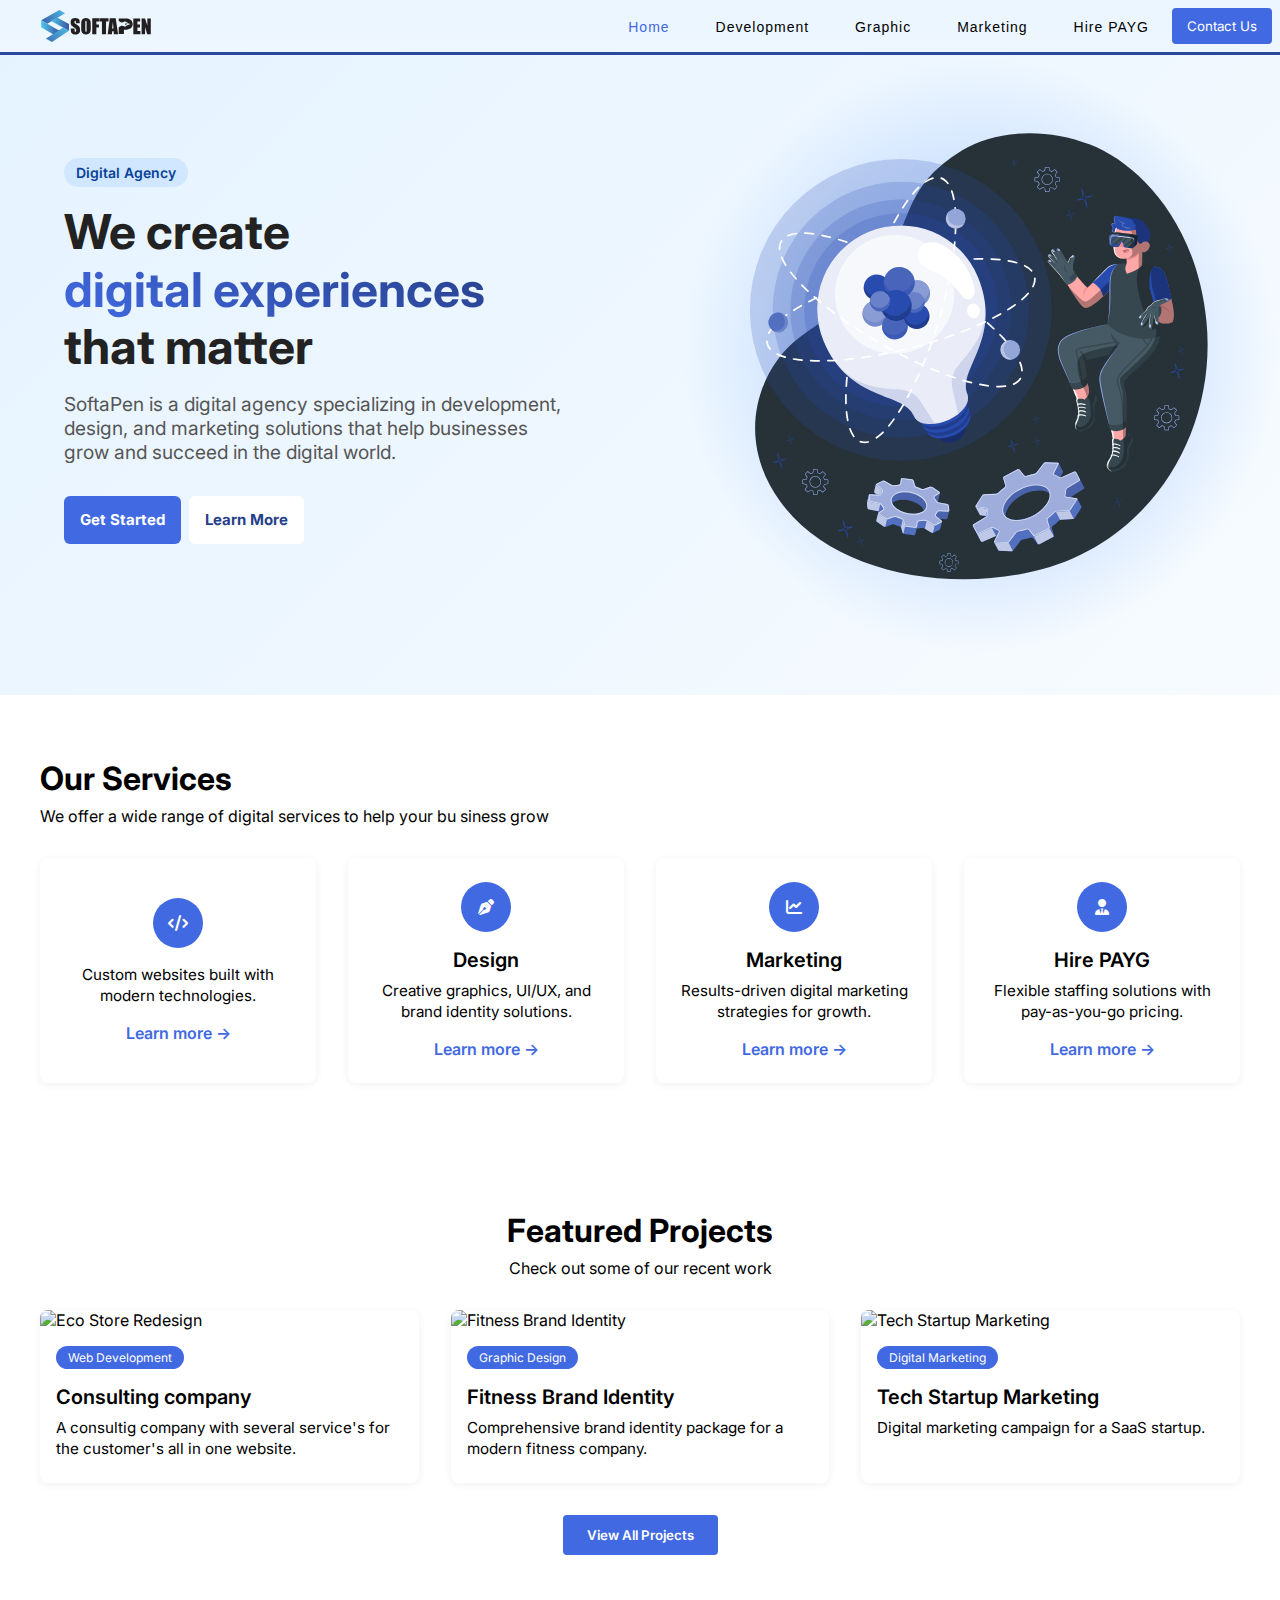
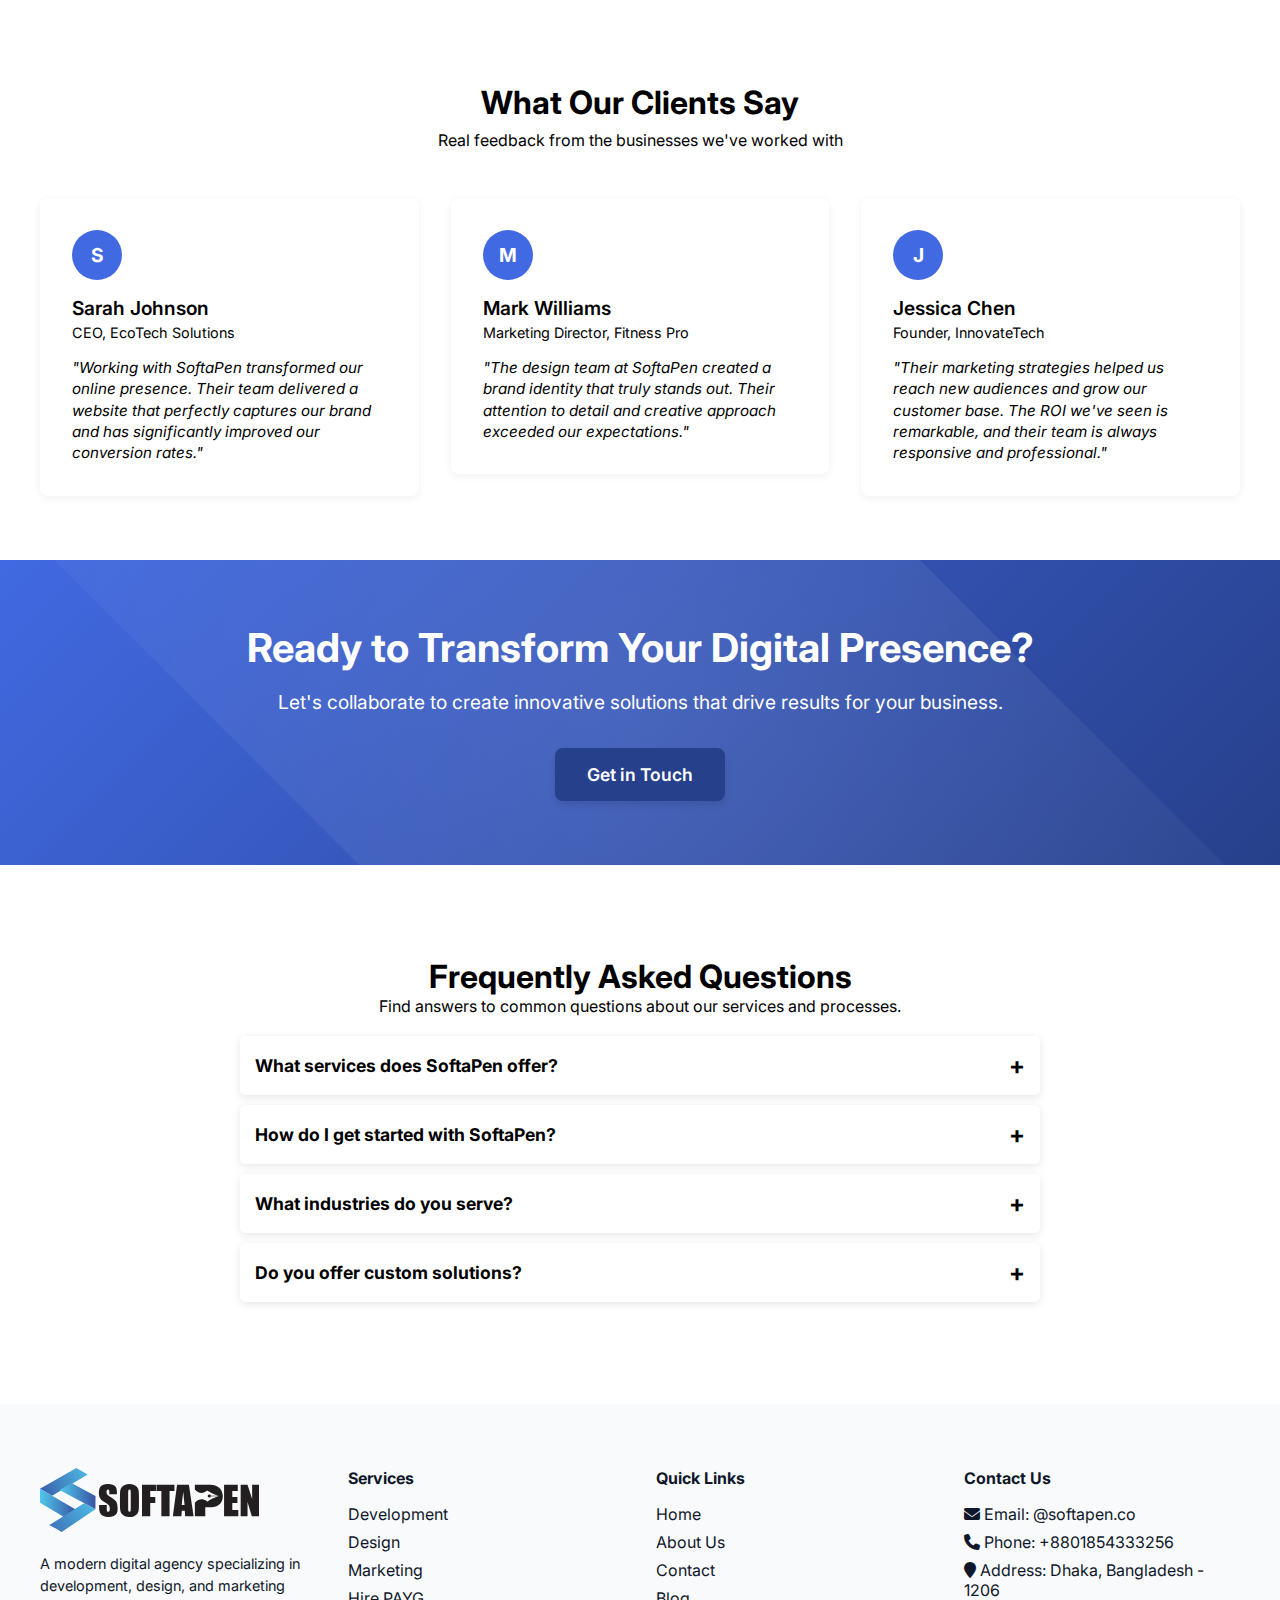
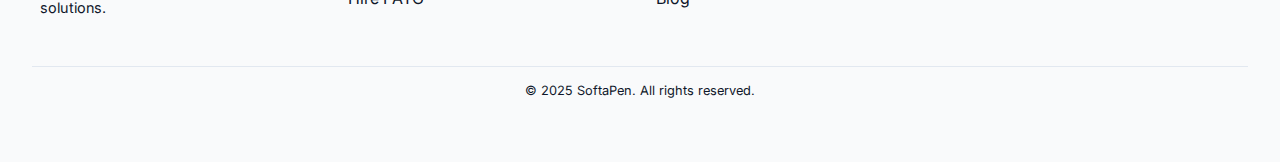
==== commit 40e82f4f: "update" ====
--- a/index.html
+++ b/index.html
@@ -1,4 +1,4 @@
-<!DOCTYPE html>
+<!doctype html>
 <!-- Created By icwamhin -->
 <html lang="en" dir="ltr">
   <head>
@@ -95,7 +95,8 @@
           <!-- Section Heading -->
           <h2 class="services-title">Our Services</h2>
           <p class="services-subtitle">
-            We offer a wide range of digital services to help your business grow
+            We offer a wide range of digital services to help your bu siness
+            grow
           </p>
 
           <!-- Services Cards -->
@@ -106,7 +107,6 @@
                 <!-- Replace with your own icon (SVG/PNG) -->
                 <i class="fa-solid fa-code"></i>
               </div>
-              <h3 class="service-card-title">Development</h3>
               <p class="service-card-desc">
                 Custom websites built with modern technologies.
               </p>
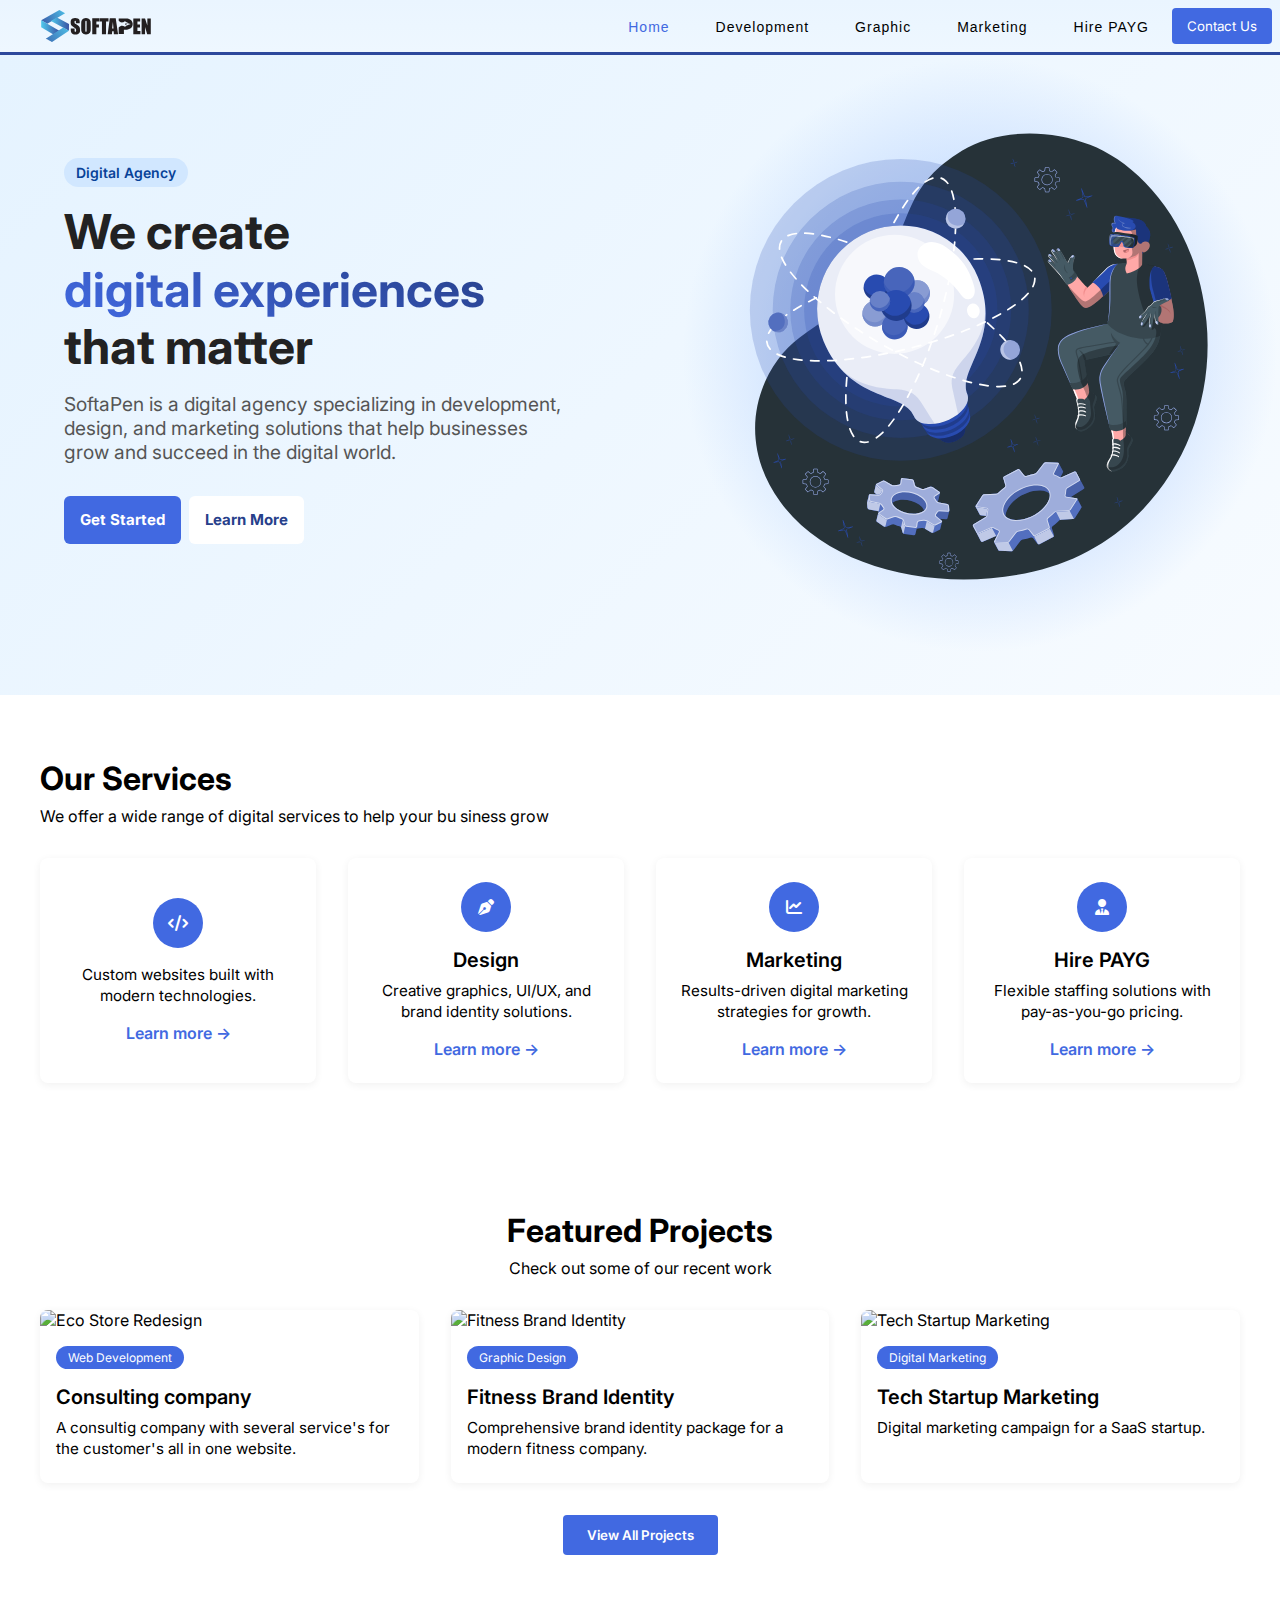
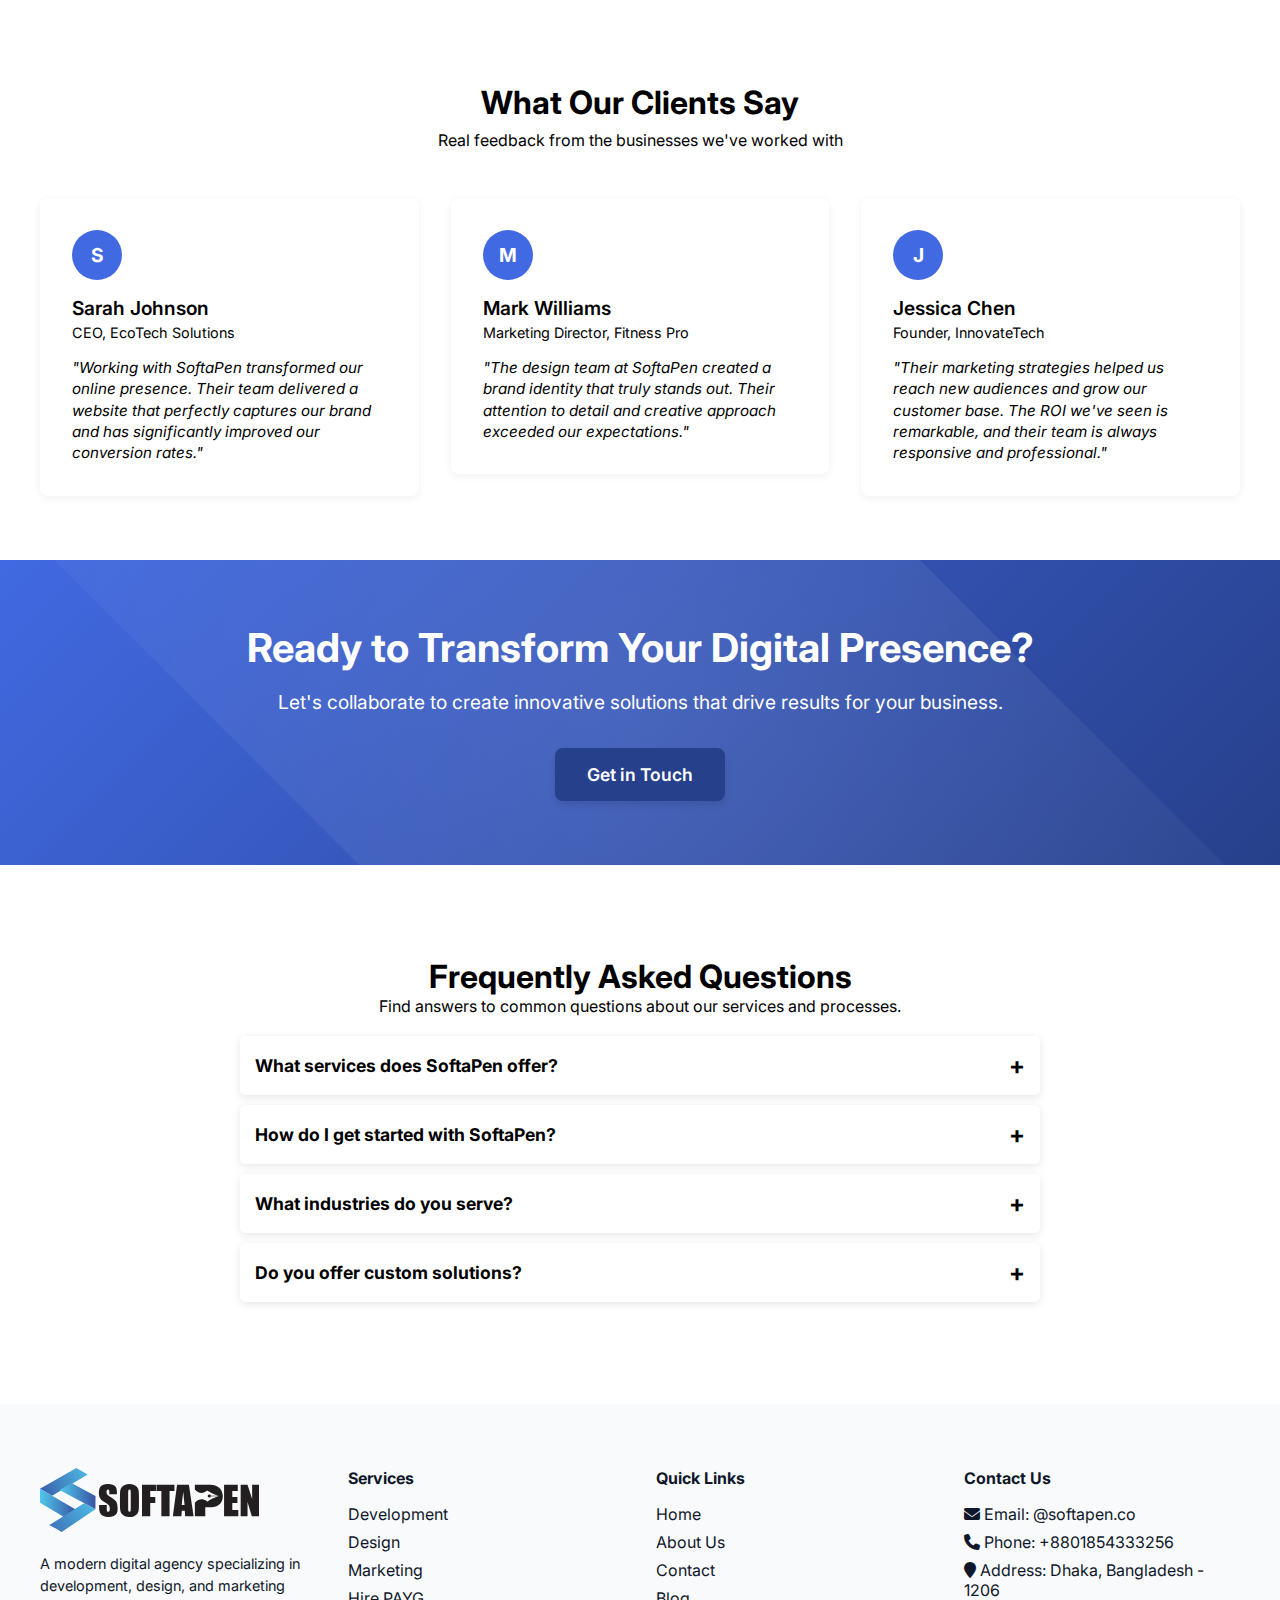
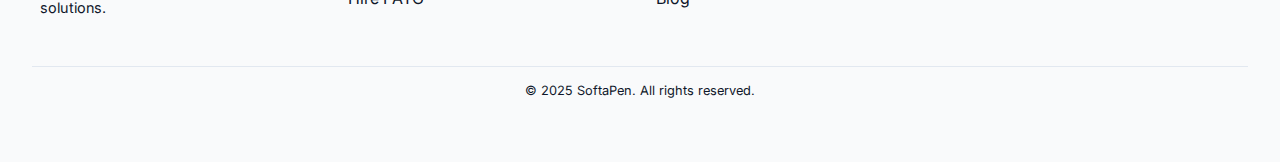
==== commit 4c86dfb0: "ui" ====
--- a/index.html
+++ b/index.html
@@ -1,4 +1,4 @@
-<!doctype html>
+<!DOCTYPE html>
 <!-- Created By icwamhin -->
 <html lang="en" dir="ltr">
   <head>
@@ -23,6 +23,7 @@
       referrerpolicy="no-referrer"
     />
 
+    <!-- This is another commit for the test porpous -->
     <!-- title -->
     <title>SoftaPen</title>
   </head>
